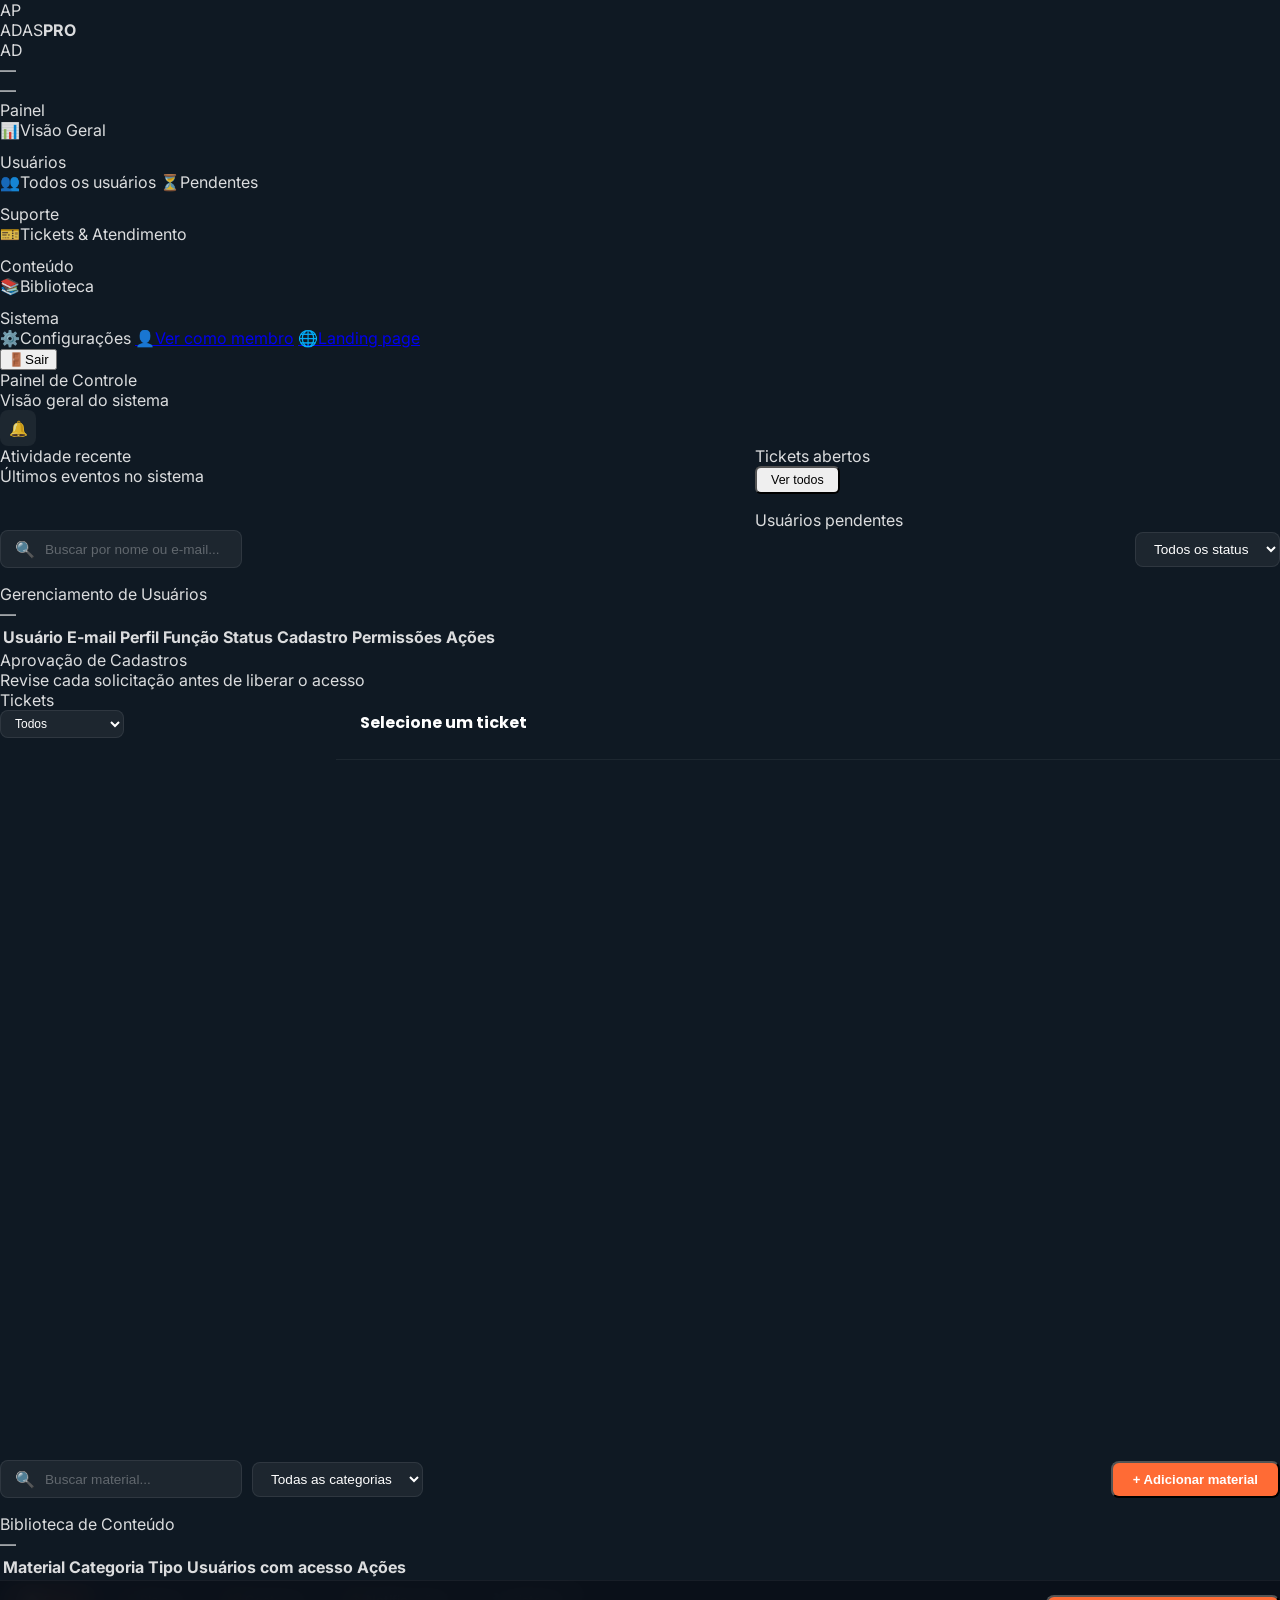
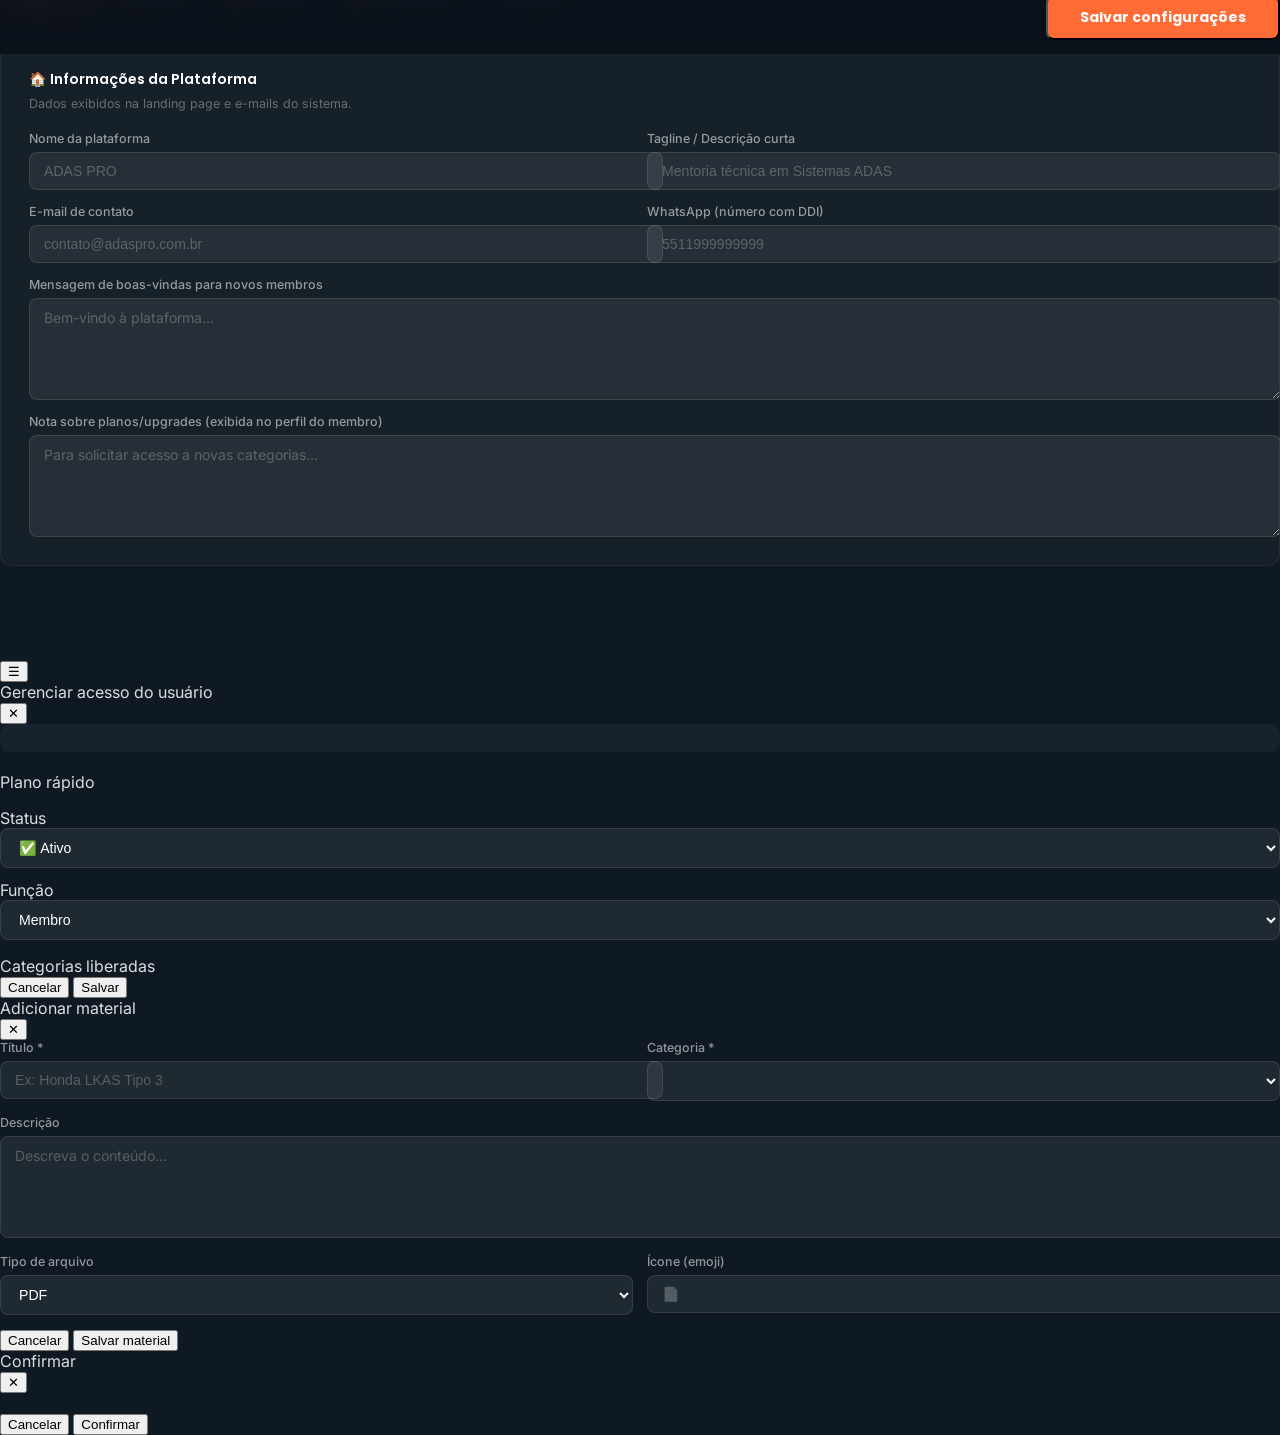
==== admin.html @ 715cf98f "Add files via upload" ====
<!DOCTYPE html>
<html lang="pt-BR">
<head>
  <meta charset="UTF-8"/>
  <meta name="viewport" content="width=device-width, initial-scale=1.0"/>
  <title>ADAS PRO — Painel de Controle</title>
  <link rel="preconnect" href="https://fonts.googleapis.com"/>
  <link href="https://fonts.googleapis.com/css2?family=Poppins:wght@400;500;600;700;800&family=Inter:wght@400;500;600&display=swap" rel="stylesheet"/>
  <link rel="stylesheet" href="css/style.css"/>
  <link rel="stylesheet" href="css/auth.css"/>
  <style>
    :root {
      --primary:#1B2B4D;--primary-dark:#0D1821;--accent:#FF6B35;--accent-hover:#e55824;
      --tech:#00B4D8;--success:#06A77D;--warning:#F4A261;--white:#FFFFFF;
      --font-h:'Poppins',sans-serif;--font-b:'Inter',sans-serif;
      --transition:all .3s ease;--radius:12px;--radius-lg:20px;
    }
    body{background:#0f1923;color:rgba(255,255,255,.85);font-family:var(--font-b);margin:0;}

    /* ─── Topbar melhorado ─── */
    .notif-btn{position:relative;width:36px;height:36px;border-radius:8px;background:rgba(255,255,255,.06);display:flex;align-items:center;justify-content:center;cursor:pointer;transition:var(--transition);font-size:.95rem;}
    .notif-btn:hover{background:rgba(255,255,255,.12);}
    .notif-dot{position:absolute;top:5px;right:5px;width:8px;height:8px;border-radius:50%;background:var(--accent);display:none;}
    .notif-dot.active{display:block;}

    /* ─── Tabs dentro de páginas ─── */
    .page-tabs{display:flex;gap:4px;background:rgba(255,255,255,.04);border-radius:50px;padding:4px;margin-bottom:24px;width:fit-content;}
    .page-tab{padding:8px 20px;border-radius:50px;font-size:.82rem;font-weight:600;color:rgba(255,255,255,.45);cursor:pointer;transition:var(--transition);}
    .page-tab.active{background:rgba(255,107,53,.15);color:var(--accent);}
    .page-tab-content{display:none;}
    .page-tab-content.active{display:block;}

    /* ─── Chat de ticket ─── */
    .ticket-chat{display:flex;flex-direction:column;gap:12px;padding:20px;max-height:380px;overflow-y:auto;}
    .chat-msg{max-width:75%;padding:10px 14px;border-radius:12px;font-size:.86rem;line-height:1.6;}
    .chat-msg.member{background:rgba(255,255,255,.07);border-bottom-left-radius:4px;align-self:flex-start;}
    .chat-msg.admin{background:rgba(255,107,53,.12);border:1px solid rgba(255,107,53,.2);border-bottom-right-radius:4px;align-self:flex-end;text-align:right;}
    .chat-meta{font-size:.7rem;color:rgba(255,255,255,.35);margin-top:4px;}
    .chat-input-area{display:flex;gap:10px;padding:16px 20px;border-top:1px solid rgba(255,255,255,.06);}
    .chat-input{flex:1;padding:10px 14px;background:rgba(255,255,255,.07);border:1px solid rgba(255,255,255,.12);border-radius:8px;color:#fff;font-size:.88rem;outline:none;transition:var(--transition);resize:none;max-height:100px;}
    .chat-input:focus{border-color:var(--accent);box-shadow:0 0 0 2px rgba(255,107,53,.12);}
    .chat-send{padding:10px 20px;background:var(--accent);color:#fff;border-radius:8px;font-weight:600;font-size:.85rem;cursor:pointer;transition:var(--transition);white-space:nowrap;}
    .chat-send:hover{background:var(--accent-hover);}

    /* ─── Ticket list ─── */
    .ticket-list-item{padding:16px 20px;border-bottom:1px solid rgba(255,255,255,.05);display:flex;align-items:center;gap:14px;cursor:pointer;transition:var(--transition);}
    .ticket-list-item:hover{background:rgba(255,255,255,.03);}
    .ticket-list-item.selected{background:rgba(255,107,53,.06);}
    .ticket-priority{width:8px;height:8px;border-radius:50%;flex-shrink:0;}
    .p-urgent{background:#ff3b3b;} .p-high{background:#ff6b35;} .p-medium{background:#f4a261;} .p-low{background:#06a77d;}
    .ticket-title{font-size:.88rem;font-weight:600;color:#fff;margin-bottom:3px;}
    .ticket-meta{font-size:.74rem;color:rgba(255,255,255,.35);}
    .ticket-unread{width:8px;height:8px;border-radius:50%;background:var(--accent);margin-left:auto;flex-shrink:0;}

    /* ─── Configurações ─── */
    .config-section{background:rgba(255,255,255,.03);border:1px solid rgba(255,255,255,.06);border-radius:var(--radius);padding:24px 28px;margin-bottom:20px;}
    .config-section-title{font-family:var(--font-h);font-size:.88rem;font-weight:600;color:#fff;margin-bottom:6px;display:flex;align-items:center;gap:8px;}
    .config-section-sub{font-size:.78rem;color:rgba(255,255,255,.35);margin-bottom:20px;}
    .config-row{display:grid;grid-template-columns:1fr 1fr;gap:14px;margin-bottom:14px;}
    .config-field label{display:block;font-size:.78rem;font-weight:500;color:rgba(255,255,255,.55);margin-bottom:6px;}
    .config-input{width:100%;padding:10px 14px;background:rgba(255,255,255,.07);border:1px solid rgba(255,255,255,.1);border-radius:8px;color:#fff;font-size:.88rem;outline:none;transition:var(--transition);}
    .config-input:focus{border-color:var(--accent);box-shadow:0 0 0 2px rgba(255,107,53,.12);}
    .config-input::placeholder{color:rgba(255,255,255,.25);}
    .config-textarea{resize:vertical;min-height:80px;font-family:var(--font-b);}
    .config-toggle{display:flex;align-items:center;justify-content:space-between;padding:10px 0;border-bottom:1px solid rgba(255,255,255,.04);}
    .config-toggle:last-child{border-bottom:none;}
    .config-toggle-label{font-size:.88rem;color:rgba(255,255,255,.7);}
    .config-toggle-sub{font-size:.75rem;color:rgba(255,255,255,.3);}
    .toggle-sw{position:relative;width:42px;height:22px;cursor:pointer;}
    .toggle-sw input{opacity:0;width:0;height:0;}
    .toggle-track{position:absolute;inset:0;background:rgba(255,255,255,.12);border-radius:50px;transition:var(--transition);}
    .toggle-track::after{content:'';position:absolute;width:16px;height:16px;border-radius:50%;background:#fff;top:3px;left:3px;transition:var(--transition);}
    .toggle-sw input:checked~.toggle-track{background:var(--accent);}
    .toggle-sw input:checked~.toggle-track::after{transform:translateX(20px);}

    .plan-config-card{background:rgba(255,255,255,.03);border:1px solid rgba(255,255,255,.07);border-radius:10px;padding:16px 20px;margin-bottom:12px;}
    .plan-config-header{display:flex;align-items:center;justify-content:space-between;margin-bottom:12px;}
    .plan-config-name{font-family:var(--font-h);font-weight:600;color:#fff;}
    .plan-config-cats{display:flex;flex-wrap:wrap;gap:6px;}
    .plan-cat-chip{display:flex;align-items:center;gap:6px;padding:4px 10px;border-radius:50px;font-size:.72rem;cursor:pointer;transition:var(--transition);border:1px solid rgba(255,255,255,.1);background:rgba(255,255,255,.04);color:rgba(255,255,255,.5);}
    .plan-cat-chip.active{background:rgba(0,180,216,.15);border-color:rgba(0,180,216,.35);color:var(--tech);}
    .plan-cat-chip:hover{border-color:rgba(255,255,255,.25);color:rgba(255,255,255,.8);}

    /* ─── Biblioteca CRUD ─── */
    .content-filters{display:flex;align-items:center;gap:10px;margin-bottom:16px;flex-wrap:wrap;}
    .content-search{display:flex;align-items:center;gap:8px;background:rgba(255,255,255,.06);border:1px solid rgba(255,255,255,.08);border-radius:8px;padding:8px 14px;}
    .content-search input{background:none;border:none;outline:none;color:#fff;font-size:.85rem;width:180px;}
    .content-search input::placeholder{color:rgba(255,255,255,.3);}
    .cat-filter-select{padding:8px 14px;background:rgba(255,255,255,.06);border:1px solid rgba(255,255,255,.08);border-radius:8px;color:#fff;font-size:.85rem;outline:none;}
    .cat-filter-select option{background:#0D1821;}

    /* ─── Gestores grid ─── */
    .gestores-grid{display:grid;grid-template-columns:repeat(3,1fr);gap:14px;}
    .gestor-card{background:rgba(255,255,255,.04);border:1px solid rgba(255,255,255,.07);border-radius:var(--radius);padding:16px;display:flex;align-items:center;gap:12px;}
    .gestor-card-avatar{width:44px;height:44px;border-radius:50%;background:linear-gradient(135deg,var(--primary),var(--tech));display:flex;align-items:center;justify-content:center;font-family:var(--font-h);font-weight:700;color:#fff;flex-shrink:0;}
    .gestor-info-name{font-size:.88rem;font-weight:600;color:#fff;}
    .gestor-info-role{font-size:.72rem;color:var(--tech);text-transform:uppercase;letter-spacing:.06em;}
    .gestor-info-email{font-size:.75rem;color:rgba(255,255,255,.35);}

    /* Sistema info */
    .sys-info-grid{display:grid;grid-template-columns:repeat(3,1fr);gap:14px;margin-bottom:20px;}
    .sys-info-card{background:rgba(255,255,255,.04);border:1px solid rgba(255,255,255,.07);border-radius:var(--radius);padding:16px;}
    .sys-info-label{font-size:.72rem;color:rgba(255,255,255,.35);text-transform:uppercase;letter-spacing:.07em;margin-bottom:4px;}
    .sys-info-value{font-family:var(--font-h);font-weight:700;color:#fff;}
    .danger-zone{background:rgba(220,53,69,.05);border:1px solid rgba(220,53,69,.2);border-radius:var(--radius);padding:20px;}
    .danger-title{font-family:var(--font-h);font-size:.9rem;font-weight:600;color:#ff6b7a;margin-bottom:6px;}
    .danger-sub{font-size:.8rem;color:rgba(255,255,255,.4);margin-bottom:16px;}
    .danger-btns{display:flex;gap:10px;flex-wrap:wrap;}
    .danger-btn{padding:9px 20px;border-radius:8px;font-size:.82rem;font-weight:600;cursor:pointer;transition:var(--transition);}
    .danger-btn-warn{background:rgba(244,162,97,.12);color:var(--warning);border:1px solid rgba(244,162,97,.25);}
    .danger-btn-warn:hover{background:rgba(244,162,97,.2);}
    .danger-btn-red{background:rgba(220,53,69,.12);color:#ff6b7a;border:1px solid rgba(220,53,69,.25);}
    .danger-btn-red:hover{background:rgba(220,53,69,.2);}

    /* Save button fixed */
    .save-bar{position:sticky;bottom:0;background:rgba(10,16,25,.9);backdrop-filter:blur(10px);border-top:1px solid rgba(255,255,255,.06);padding:14px 28px;display:flex;align-items:center;justify-content:flex-end;gap:10px;margin:0 -28px;z-index:10;}
    .save-btn{padding:10px 32px;background:var(--accent);color:#fff;border-radius:8px;font-family:var(--font-h);font-weight:700;font-size:.88rem;cursor:pointer;transition:var(--transition);}
    .save-btn:hover{background:var(--accent-hover);transform:translateY(-1px);}
    .save-msg{font-size:.82rem;color:var(--success);opacity:0;transition:opacity .3s;}
    .save-msg.show{opacity:1;}

    @media(max-width:768px){
      .config-row{grid-template-columns:1fr;}
      .gestores-grid{grid-template-columns:1fr;}
      .sys-info-grid{grid-template-columns:1fr 1fr;}
    }
  </style>
</head>
<body>
<div class="dashboard">

<!-- ─── SIDEBAR ─── -->
<aside class="sidebar" id="sidebar">
  <div class="sidebar-logo">
    <div class="logo-hex">AP</div>
    <span>ADAS<strong>PRO</strong></span>
  </div>
  <div class="sidebar-user">
    <div class="sidebar-avatar" id="sbAvatar">AD</div>
    <div>
      <div class="sidebar-user-name" id="sbName">—</div>
      <div class="sidebar-user-role" id="sbRole">—</div>
    </div>
  </div>
  <nav class="sidebar-nav">
    <div class="sidebar-nav-section">Painel</div>
    <a class="sidebar-nav-item active" onclick="showPage('dashboard',this)"><span class="nav-icon">📊</span>Visão Geral</a>

    <div class="sidebar-nav-section" style="margin-top:12px">Usuários</div>
    <a class="sidebar-nav-item" onclick="showPage('usuarios',this)"><span class="nav-icon">👥</span>Todos os usuários</a>
    <a class="sidebar-nav-item" onclick="showPage('pendentes',this)">
      <span class="nav-icon">⏳</span>Pendentes
      <span class="nav-badge" id="pendBadge" style="display:none">0</span>
    </a>

    <div class="sidebar-nav-section" style="margin-top:12px">Suporte</div>
    <a class="sidebar-nav-item" onclick="showPage('suporte',this)">
      <span class="nav-icon">🎫</span>Tickets & Atendimento
      <span class="nav-badge" id="ticketBadge" style="display:none">0</span>
    </a>

    <div class="sidebar-nav-section" style="margin-top:12px">Conteúdo</div>
    <a class="sidebar-nav-item" onclick="showPage('biblioteca',this)"><span class="nav-icon">📚</span>Biblioteca</a>

    <div class="sidebar-nav-section" style="margin-top:12px">Sistema</div>
    <a class="sidebar-nav-item" onclick="showPage('configuracoes',this)"><span class="nav-icon">⚙️</span>Configurações</a>
    <a class="sidebar-nav-item" href="membros.html"><span class="nav-icon">👤</span>Ver como membro</a>
    <a class="sidebar-nav-item" href="index.html"><span class="nav-icon">🌐</span>Landing page</a>
  </nav>
  <div class="sidebar-footer">
    <button class="sidebar-logout" onclick="AUTH.logout();location.href='login.html'"><span>🚪</span>Sair</button>
  </div>
</aside>

<!-- ─── MAIN ─── -->
<main class="main-content">

  <!-- Topbar -->
  <div class="topbar">
    <div>
      <div class="topbar-title" id="tbTitle">Painel de Controle</div>
      <div class="topbar-sub" id="tbSub">Visão geral do sistema</div>
    </div>
    <div class="topbar-right">
      <div class="notif-btn" onclick="toggleNotifPanel()" title="Notificações">
        🔔<span class="notif-dot" id="notifDot"></span>
      </div>
      <div style="font-size:.8rem;color:rgba(255,255,255,.3);padding:0 8px" id="tbClock"></div>
    </div>
  </div>

  <!-- Painel de Notificações -->
  <div id="notifPanel" style="display:none;position:absolute;top:64px;right:16px;width:320px;background:#0a1019;border:1px solid rgba(255,255,255,.1);border-radius:var(--radius);z-index:200;box-shadow:0 8px 40px rgba(0,0,0,.4)">
    <div style="padding:14px 18px;border-bottom:1px solid rgba(255,255,255,.06);display:flex;align-items:center;justify-content:space-between">
      <span style="font-family:var(--font-h);font-weight:600;color:#fff;font-size:.88rem">Notificações</span>
      <button onclick="AUTH.clearAllNotifs();renderNotifs();updateBadges()" style="font-size:.75rem;color:var(--accent);cursor:pointer">Limpar</button>
    </div>
    <div id="notifList" style="max-height:300px;overflow-y:auto"></div>
  </div>

  <!-- ─── DASHBOARD ─── -->
  <div class="page active" id="pageDashboard">
    <div class="stats-row" id="statsCards"></div>
    <div style="display:grid;grid-template-columns:1.4fr 1fr;gap:20px">
      <div class="table-card">
        <div class="table-card-header">
          <div><div class="table-card-title">Atividade recente</div><div class="table-card-sub">Últimos eventos no sistema</div></div>
        </div>
        <div id="activityFeed"></div>
      </div>
      <div>
        <div class="table-card" style="margin-bottom:16px">
          <div class="table-card-header"><div class="table-card-title">Tickets abertos</div><div><button class="action-btn action-btn-edit" onclick="showPage('suporte')" style="width:auto;padding:5px 14px;border-radius:6px;font-size:.78rem">Ver todos</button></div></div>
          <div id="dashTickets"></div>
        </div>
        <div class="table-card">
          <div class="table-card-header"><div class="table-card-title">Usuários pendentes</div></div>
          <div id="dashPending"></div>
        </div>
      </div>
    </div>
  </div>

  <!-- ─── USUÁRIOS ─── -->
  <div class="page" id="pageUsuarios">
    <div style="display:flex;align-items:center;justify-content:space-between;margin-bottom:16px">
      <div class="content-search"><span>🔍</span><input type="text" id="userSearch" placeholder="Buscar por nome ou e-mail..." oninput="filterUsers()"/></div>
      <select id="statusFilter" class="cat-filter-select" onchange="filterUsers()">
        <option value="">Todos os status</option>
        <option value="active">✅ Ativos</option>
        <option value="pending">⏳ Pendentes</option>
        <option value="blocked">🚫 Bloqueados</option>
      </select>
    </div>
    <div class="table-card">
      <div class="table-card-header">
        <div><div class="table-card-title">Gerenciamento de Usuários</div><div class="table-card-sub" id="userCountLbl">—</div></div>
      </div>
      <div style="overflow-x:auto"><table class="data-table"><thead><tr><th>Usuário</th><th>E-mail</th><th>Perfil</th><th>Função</th><th>Status</th><th>Cadastro</th><th>Permissões</th><th>Ações</th></tr></thead><tbody id="usersTbody"></tbody></table></div>
    </div>
  </div>

  <!-- ─── PENDENTES ─── -->
  <div class="page" id="pagePendentes">
    <div class="table-card">
      <div class="table-card-header"><div><div class="table-card-title">Aprovação de Cadastros</div><div class="table-card-sub">Revise cada solicitação antes de liberar o acesso</div></div></div>
      <div id="pendentesBody"></div>
    </div>
  </div>

  <!-- ─── SUPORTE ─── -->
  <div class="page" id="pageSuport">
    <div style="display:grid;grid-template-columns:320px 1fr;gap:16px;height:calc(100vh - 130px)">

      <!-- Lista de tickets -->
      <div class="table-card" style="overflow:hidden;display:flex;flex-direction:column">
        <div class="table-card-header" style="flex-shrink:0">
          <div><div class="table-card-title">Tickets</div></div>
          <select id="ticketFilter" class="cat-filter-select" onchange="renderTicketList()" style="font-size:.75rem;padding:5px 10px">
            <option value="all">Todos</option>
            <option value="open">Abertos</option>
            <option value="in-progress">Em andamento</option>
            <option value="resolved">Resolvidos</option>
          </select>
        </div>
        <div id="ticketListEl" style="overflow-y:auto;flex:1"></div>
      </div>

      <!-- Visualizador de ticket -->
      <div class="table-card" style="overflow:hidden;display:flex;flex-direction:column" id="ticketViewPanel">
        <div style="padding:20px 24px;border-bottom:1px solid rgba(255,255,255,.06);flex-shrink:0;display:flex;align-items:flex-start;justify-content:space-between">
          <div>
            <div id="tvTitle" style="font-family:var(--font-h);font-weight:700;color:#fff;font-size:1rem">Selecione um ticket</div>
            <div id="tvMeta" style="font-size:.78rem;color:rgba(255,255,255,.35);margin-top:4px"></div>
          </div>
          <div id="tvActions" style="display:flex;gap:8px"></div>
        </div>
        <div class="ticket-chat" id="tvMessages" style="flex:1"></div>
        <div class="chat-input-area" id="tvInputArea" style="display:none">
          <textarea class="chat-input" id="tvReply" placeholder="Escreva sua resposta..." rows="1"></textarea>
          <button class="chat-send" onclick="sendTicketReply()">Enviar →</button>
        </div>
      </div>
    </div>
  </div>

  <!-- ─── BIBLIOTECA ─── -->
  <div class="page" id="pageBiblioteca">
    <div class="content-filters">
      <div class="content-search"><span>🔍</span><input type="text" id="contentSearch" placeholder="Buscar material..." oninput="filterContent()"/></div>
      <select id="contentCatFilter" class="cat-filter-select" onchange="filterContent()">
        <option value="">Todas as categorias</option>
      </select>
      <button onclick="openAddContentModal()" style="padding:9px 20px;background:var(--accent);color:#fff;border-radius:8px;font-weight:600;font-size:.82rem;cursor:pointer;transition:var(--transition);margin-left:auto">+ Adicionar material</button>
    </div>
    <div class="table-card">
      <div class="table-card-header">
        <div><div class="table-card-title">Biblioteca de Conteúdo</div><div class="table-card-sub" id="contentCountLbl">—</div></div>
      </div>
      <div style="overflow-x:auto"><table class="data-table"><thead><tr><th>Material</th><th>Categoria</th><th>Tipo</th><th>Usuários com acesso</th><th>Ações</th></tr></thead><tbody id="contentTbody"></tbody></table></div>
    </div>
  </div>

  <!-- ─── CONFIGURAÇÕES ─── -->
  <div class="page" id="pageConfiguracoes">
    <div class="page-tabs">
      <div class="page-tab active" onclick="switchConfigTab('geral',this)">🏠 Geral</div>
      <div class="page-tab" onclick="switchConfigTab('planos',this)">💼 Planos</div>
      <div class="page-tab" onclick="switchConfigTab('gestores',this)">👑 Gestores</div>
      <div class="page-tab" onclick="switchConfigTab('notificacoes',this)">🔔 Notificações</div>
      <div class="page-tab" onclick="switchConfigTab('sistema',this)">🔧 Sistema</div>
    </div>

    <!-- Geral -->
    <div class="page-tab-content active" id="configGeral">
      <div class="config-section">
        <div class="config-section-title">🏠 Informações da Plataforma</div>
        <div class="config-section-sub">Dados exibidos na landing page e e-mails do sistema.</div>
        <div class="config-row">
          <div class="config-field"><label>Nome da plataforma</label><input class="config-input" id="cfgSiteName" placeholder="ADAS PRO"/></div>
          <div class="config-field"><label>Tagline / Descrição curta</label><input class="config-input" id="cfgTagline" placeholder="Mentoria técnica em Sistemas ADAS"/></div>
        </div>
        <div class="config-row">
          <div class="config-field"><label>E-mail de contato</label><input class="config-input" id="cfgEmail" type="email" placeholder="contato@adaspro.com.br"/></div>
          <div class="config-field"><label>WhatsApp (número com DDI)</label><input class="config-input" id="cfgWhatsapp" placeholder="5511999999999"/></div>
        </div>
        <div class="config-field" style="margin-top:4px">
          <label>Mensagem de boas-vindas para novos membros</label>
          <textarea class="config-input config-textarea" id="cfgWelcome" placeholder="Bem-vindo à plataforma..."></textarea>
        </div>
        <div class="config-field" style="margin-top:10px">
          <label>Nota sobre planos/upgrades (exibida no perfil do membro)</label>
          <textarea class="config-input config-textarea" id="cfgMemberNote" rows="2" placeholder="Para solicitar acesso a novas categorias..."></textarea>
        </div>
      </div>
    </div>

    <!-- Planos -->
    <div class="page-tab-content" id="configPlanos">
      <div class="config-section">
        <div class="config-section-title">💼 Configuração dos Planos</div>
        <div class="config-section-sub">Defina os nomes, preços e categorias padrão liberadas em cada plano.</div>
        <div id="plansConfig"></div>
      </div>
    </div>

    <!-- Gestores -->
    <div class="page-tab-content" id="configGestores">
      <div class="config-section">
        <div class="config-section-title">👑 Gestores e Especialistas</div>
        <div class="config-section-sub">Usuários com papel de Gestor ou Admin têm acesso total ao conteúdo e ao painel de controle.</div>
        <div class="gestores-grid" id="gestoresGrid"></div>
      </div>
      <div class="config-section">
        <div class="config-section-title">⬆️ Promover membro a Gestor</div>
        <div class="config-section-sub">Selecione um membro ativo para promover.</div>
        <div style="display:flex;gap:10px;align-items:center">
          <select class="config-input" id="promoteSelect" style="flex:1"></select>
          <button onclick="promoteToGestor()" style="padding:10px 24px;background:var(--accent);color:#fff;border-radius:8px;font-weight:600;cursor:pointer;white-space:nowrap">Promover →</button>
        </div>
      </div>
    </div>

    <!-- Notificações -->
    <div class="page-tab-content" id="configNotificacoes">
      <div class="config-section">
        <div class="config-section-title">🔔 Notificações do Sistema</div>
        <div class="config-section-sub">Controle quais alertas você quer receber no painel.</div>
        <div class="config-toggle">
          <div><div class="config-toggle-label">Novo cadastro de usuário</div><div class="config-toggle-sub">Alerta quando alguém se cadastra e aguarda aprovação</div></div>
          <label class="toggle-sw"><input type="checkbox" id="notifNewUser"/><span class="toggle-track"></span></label>
        </div>
        <div class="config-toggle">
          <div><div class="config-toggle-label">Novo ticket de suporte</div><div class="config-toggle-sub">Alerta quando um membro abre um ticket</div></div>
          <label class="toggle-sw"><input type="checkbox" id="notifNewTicket"/><span class="toggle-track"></span></label>
        </div>
        <div class="config-toggle">
          <div><div class="config-toggle-label">Ticket atualizado</div><div class="config-toggle-sub">Alerta quando um membro responde em um ticket</div></div>
          <label class="toggle-sw"><input type="checkbox" id="notifTicketReply" checked/><span class="toggle-track"></span></label>
        </div>
      </div>
    </div>

    <!-- Sistema -->
    <div class="page-tab-content" id="configSistema">
      <div class="config-section">
        <div class="config-section-title">📊 Estatísticas do Sistema</div>
        <div class="sys-info-grid" id="sysInfoGrid"></div>
      </div>
      <div class="config-section">
        <div class="config-section-title">💾 Backup e Exportação</div>
        <div class="config-section-sub">Exporte todos os dados do sistema em formato JSON.</div>
        <div style="display:flex;gap:10px;flex-wrap:wrap">
          <button onclick="AUTH.exportData()" style="padding:10px 24px;background:rgba(0,180,216,.12);color:var(--tech);border:1px solid rgba(0,180,216,.25);border-radius:8px;font-weight:600;font-size:.85rem;cursor:pointer">⬇️ Exportar backup JSON</button>
          <label style="padding:10px 24px;background:rgba(255,255,255,.07);color:rgba(255,255,255,.6);border:1px solid rgba(255,255,255,.12);border-radius:8px;font-weight:600;font-size:.85rem;cursor:pointer">
            ⬆️ Importar backup
            <input type="file" accept=".json" style="display:none" onchange="importBackup(this)"/>
          </label>
        </div>
      </div>
      <div class="danger-zone">
        <div class="danger-title">⚠️ Zona de perigo</div>
        <div class="danger-sub">Estas ações não podem ser desfeitas. Use com cuidado.</div>
        <div class="danger-btns">
          <button class="danger-btn danger-btn-warn" onclick="confirmAction('Restaurar conteúdo padrão?','O conteúdo da biblioteca será restaurado para os 22 materiais originais. Conteúdos personalizados serão perdidos.',()=>{ AUTH.resetToDefaults(); showToast('Conteúdo restaurado!'); refresh(); })">🔄 Restaurar conteúdo padrão</button>
          <button class="danger-btn danger-btn-red" onclick="confirmAction('Excluir todos os tickets?','Todos os tickets e histórico de suporte serão apagados permanentemente.',()=>{ localStorage.removeItem('adaspro_tickets'); showToast('Tickets apagados.'); refresh(); })">🗑 Limpar todos os tickets</button>
        </div>
      </div>
    </div>

    <!-- Save bar -->
    <div class="save-bar">
      <span class="save-msg" id="saveMsg">✅ Configurações salvas!</span>
      <button class="save-btn" onclick="saveConfigurations()">Salvar configurações</button>
    </div>
  </div>

</main>
</div>

<!-- Botão mobile -->
<button class="sidebar-toggle-mobile" onclick="document.getElementById('sidebar').classList.toggle('open')">☰</button>

<!-- ─── Modal de permissões ─── -->
<div class="modal-overlay" id="permModal">
  <div class="modal">
    <div class="modal-header">
      <div class="modal-title">Gerenciar acesso do usuário</div>
      <button class="modal-close" onclick="closeModal('permModal')">✕</button>
    </div>
    <div id="permUserInfo" style="display:flex;align-items:center;gap:12px;padding:14px;background:rgba(255,255,255,.04);border-radius:10px;margin-bottom:20px"></div>
    <div class="modal-section-title">Plano rápido</div>
    <div style="display:flex;gap:8px;margin-bottom:16px;flex-wrap:wrap" id="planQuickBtns"></div>
    <div class="modal-section-title">Status</div>
    <select id="pStatus" class="config-input" style="margin-bottom:12px">
      <option value="active">✅ Ativo</option><option value="pending">⏳ Pendente</option><option value="blocked">🚫 Bloqueado</option>
    </select>
    <div class="modal-section-title">Função</div>
    <select id="pRole" class="config-input" style="margin-bottom:16px">
      <option value="membro">Membro</option><option value="gestor">Gestor</option><option value="admin">Administrador</option>
    </select>
    <div class="modal-section-title">Categorias liberadas</div>
    <div class="permissions-grid" id="pPerms"></div>
    <div class="modal-footer">
      <button class="modal-btn modal-btn-secondary" onclick="closeModal('permModal')">Cancelar</button>
      <button class="modal-btn modal-btn-primary" onclick="saveUserPerms()">Salvar</button>
    </div>
  </div>
</div>

<!-- ─── Modal adicionar/editar conteúdo ─── -->
<div class="modal-overlay" id="contentModal">
  <div class="modal">
    <div class="modal-header">
      <div class="modal-title" id="contentModalTitle">Adicionar material</div>
      <button class="modal-close" onclick="closeModal('contentModal')">✕</button>
    </div>
    <div class="config-row">
      <div class="config-field"><label>Título *</label><input class="config-input" id="cTitle" placeholder="Ex: Honda LKAS Tipo 3"/></div>
      <div class="config-field">
        <label>Categoria *</label>
        <select class="config-input" id="cCat"></select>
      </div>
    </div>
    <div class="config-field" style="margin-bottom:12px"><label>Descrição</label><textarea class="config-input config-textarea" id="cDesc" placeholder="Descreva o conteúdo..."></textarea></div>
    <div class="config-row">
      <div class="config-field"><label>Tipo de arquivo</label>
        <select class="config-input" id="cType">
          <option value="pdf">PDF</option><option value="video">Vídeo</option><option value="image">Imagem</option><option value="doc">Documento</option>
        </select>
      </div>
      <div class="config-field"><label>Ícone (emoji)</label><input class="config-input" id="cIcon" placeholder="📄" maxlength="4"/></div>
    </div>
    <div class="modal-footer">
      <button class="modal-btn modal-btn-secondary" onclick="closeModal('contentModal')">Cancelar</button>
      <button class="modal-btn modal-btn-primary" onclick="saveContent()">Salvar material</button>
    </div>
  </div>
</div>

<!-- ─── Modal confirmação ─── -->
<div class="modal-overlay" id="confirmModal">
  <div class="modal" style="max-width:400px">
    <div class="modal-header"><div class="modal-title" id="confTitle">Confirmar</div><button class="modal-close" onclick="closeModal('confirmModal')">✕</button></div>
    <p id="confText" style="color:rgba(255,255,255,.6);font-size:.88rem;line-height:1.7;margin-bottom:20px"></p>
    <div class="modal-footer">
      <button class="modal-btn modal-btn-secondary" onclick="closeModal('confirmModal')">Cancelar</button>
      <button class="modal-btn modal-btn-primary" id="confBtn">Confirmar</button>
    </div>
  </div>
</div>

<!-- ─── Toast ─── -->
<div id="toast" style="position:fixed;bottom:28px;left:50%;transform:translateX(-50%) translateY(80px);background:#0a1019;border:1px solid rgba(255,255,255,.1);border-radius:50px;padding:10px 24px;font-size:.85rem;color:#fff;transition:transform .3s ease;z-index:9999;opacity:0"></div>

<script src="js/auth.js"></script>
<script>
/* ─── Auth ─── */
const session = AUTH.requireAuth('gestor');
if (!session) throw new Error('Acesso negado');

const initials = session.name.split(' ').map(n=>n[0]).slice(0,2).join('').toUpperCase();
document.getElementById('sbAvatar').textContent = initials;
document.getElementById('sbName').textContent   = session.name;
document.getElementById('sbRole').textContent   = { admin:'Administrador', gestor:'Gestor' }[session.role] || session.role;

/* ─── Clock ─── */
function tick() {
  const now = new Date();
  document.getElementById('tbClock').textContent =
    now.toLocaleTimeString('pt-BR', { hour:'2-digit', minute:'2-digit', second:'2-digit' });
}
tick(); setInterval(tick, 1000);

/* ─── Utilitários ─── */
let currentPage = 'dashboard';
let editingUserId = null, editingContentId = null;

const CATS = AUTH.CATEGORIES;

function fmtDate(ts) {
  if (!ts) return '—';
  return new Date(ts).toLocaleDateString('pt-BR', { day:'2-digit', month:'2-digit', year:'2-digit' });
}
function fmtDateTime(ts) {
  if (!ts) return '—';
  return new Date(ts).toLocaleString('pt-BR', { day:'2-digit', month:'2-digit', hour:'2-digit', minute:'2-digit' });
}
function statusBadge(s) {
  const m = { active:['status-active','✅ Ativo'], pending:['status-pending','⏳ Pendente'], blocked:['status-blocked','🚫 Bloqueado'] };
  const [cls,lbl] = m[s] || ['',s];
  return `<span class="status-badge ${cls}">${lbl}</span>`;
}
function ticketStatusBadge(s) {
  const m = { open:['status-pending','Aberto'], 'in-progress':['status-active','Em andamento'], resolved:['status-locked','Resolvido'], closed:['status-locked','Fechado'] };
  const [cls,lbl] = m[s] || ['',s];
  return `<span class="status-badge ${cls}">${lbl}</span>`;
}
function prioLabel(p) {
  return { urgent:'🔴 Urgente', high:'🟠 Alta', medium:'🟡 Média', low:'🟢 Baixa' }[p] || p;
}
function catName(id) { return CATS.find(c=>c.id===id)?.label || id; }
function showToast(msg, dur=3000) {
  const t = document.getElementById('toast');
  t.textContent = msg; t.style.opacity='1'; t.style.transform='translateX(-50%) translateY(0)';
  setTimeout(() => { t.style.opacity='0'; t.style.transform='translateX(-50%) translateY(80px)'; }, dur);
}
function closeModal(id) { document.getElementById(id).classList.remove('open'); }
function openModal(id)  { document.getElementById(id).classList.add('open'); }
['permModal','contentModal','confirmModal'].forEach(id => {
  document.getElementById(id).addEventListener('click', e => { if(e.target===e.currentTarget) closeModal(id); });
});

/* ─── Badges ─── */
function updateBadges() {
  const pend = AUTH.getPendingCount();
  const open = AUTH.getOpenTicketsCount();
  const unrd = AUTH.getUnreadCount();

  const pb = document.getElementById('pendBadge');
  pb.textContent = pend; pb.style.display = pend > 0 ? 'inline-block' : 'none';

  const tb = document.getElementById('ticketBadge');
  tb.textContent = open; tb.style.display = open > 0 ? 'inline-block' : 'none';

  document.getElementById('notifDot').classList.toggle('active', unrd > 0);
}

/* ─── Notificações ─── */
function toggleNotifPanel() {
  const p = document.getElementById('notifPanel');
  p.style.display = p.style.display === 'none' ? 'block' : 'none';
  renderNotifs();
}
function renderNotifs() {
  const notifs = AUTH.getNotifications();
  const el     = document.getElementById('notifList');
  if (!notifs.length) {
    el.innerHTML = '<div style="padding:20px;text-align:center;font-size:.82rem;color:rgba(255,255,255,.3)">Sem notificações</div>';
    return;
  }
  el.innerHTML = notifs.slice(0,10).map(n => `
    <div onclick="AUTH.markNotifRead('${n.id}');renderNotifs();updateBadges()" style="padding:12px 18px;border-bottom:1px solid rgba(255,255,255,.04);cursor:pointer;background:${n.read?'transparent':'rgba(255,107,53,.04)'}">
      <div style="font-size:.82rem;color:${n.read?'rgba(255,255,255,.45)':'#fff'};margin-bottom:2px">${n.message}</div>
      <div style="font-size:.7rem;color:rgba(255,255,255,.25)">${fmtDateTime(n.createdAt)}</div>
    </div>`).join('');
}
document.addEventListener('click', e => {
  if (!e.target.closest('#notifPanel') && !e.target.closest('.notif-btn')) {
    document.getElementById('notifPanel').style.display = 'none';
  }
});

/* ─── Dashboard ─── */
function loadDashboard() {
  const s = AUTH.getStats();
  document.getElementById('statsCards').innerHTML = `
    <div class="stat-card"><div class="stat-card-icon">👥</div><div class="stat-card-value">${s.totalUsers}</div><div class="stat-card-label">Total de usuários</div></div>
    <div class="stat-card"><div class="stat-card-icon">✅</div><div class="stat-card-value" style="color:var(--success)">${s.activeUsers}</div><div class="stat-card-label">Usuários ativos</div></div>
    <div class="stat-card"><div class="stat-card-icon">🎫</div><div class="stat-card-value" style="color:var(--accent)">${s.openTickets}</div><div class="stat-card-label">Tickets abertos</div></div>
    <div class="stat-card"><div class="stat-card-icon">📚</div><div class="stat-card-value">${s.totalContent}</div><div class="stat-card-label">Materiais na biblioteca</div></div>`;

  // Activity feed (tickets + usuários recentes)
  const users   = AUTH.getAllUsers().sort((a,b)=>b.createdAt-a.createdAt).slice(0,4);
  const tickets = AUTH.getAllTickets().slice(0,3);
  const events  = [
    ...users.map(u => ({ ts:u.createdAt, icon:'👤', text:`Novo cadastro: <strong style="color:#fff">${u.name}</strong>`, sub:u.email })),
    ...tickets.map(t => ({ ts:t.createdAt, icon:'🎫', text:`Ticket aberto: <strong style="color:#fff">${t.title}</strong>`, sub:`por ${t.userName}` })),
  ].sort((a,b)=>b.ts-a.ts).slice(0,7);

  document.getElementById('activityFeed').innerHTML = events.length ?
    events.map(e=>`<div style="padding:12px 20px;border-bottom:1px solid rgba(255,255,255,.04);display:flex;align-items:center;gap:12px">
      <span style="font-size:1.1rem">${e.icon}</span>
      <div><div style="font-size:.85rem;color:rgba(255,255,255,.7)">${e.text}</div><div style="font-size:.75rem;color:rgba(255,255,255,.3)">${e.sub} · ${fmtDateTime(e.ts)}</div></div>
    </div>`).join('') :
    '<div style="padding:24px;text-align:center;font-size:.82rem;color:rgba(255,255,255,.3)">Sem atividade recente.</div>';

  // Tickets no dash
  const openTkts = AUTH.getAllTickets().filter(t=>t.status==='open'||t.status==='in-progress').slice(0,4);
  document.getElementById('dashTickets').innerHTML = openTkts.length ?
    openTkts.map(t=>`<div class="ticket-list-item" onclick="showPage('suporte');selectTicket('${t.id}')">
      <div class="ticket-priority p-${t.priority}"></div>
      <div style="flex:1;min-width:0"><div class="ticket-title" style="white-space:nowrap;overflow:hidden;text-overflow:ellipsis">${t.title}</div><div class="ticket-meta">${t.userName} · ${fmtDate(t.updatedAt)}</div></div>
      ${ticketStatusBadge(t.status)}
    </div>`).join('') :
    '<div style="padding:24px;text-align:center;font-size:.82rem;color:rgba(255,255,255,.3)">Nenhum ticket aberto. ✅</div>';

  // Pendentes dash
  const pend = AUTH.getAllUsers().filter(u=>u.status==='pending').slice(0,3);
  document.getElementById('dashPending').innerHTML = pend.length ?
    pend.map(u=>`<div style="padding:12px 20px;border-bottom:1px solid rgba(255,255,255,.04);display:flex;align-items:center;justify-content:space-between">
      <div><div style="font-size:.86rem;color:#fff;font-weight:500">${u.name}</div><div style="font-size:.75rem;color:rgba(255,255,255,.35)">${u.email}</div></div>
      <div style="display:flex;gap:6px">
        <button class="action-btn action-btn-approve" onclick="AUTH.approveUser('${u.id}',session.userId);refresh()" title="Aprovar">✓</button>
        <button class="action-btn action-btn-edit" onclick="openPermModal('${u.id}')" title="Configurar">⚙</button>
      </div>
    </div>`).join('') :
    '<div style="padding:24px;text-align:center;font-size:.82rem;color:rgba(255,255,255,.3)">Nenhum cadastro pendente. ✅</div>';
}

/* ─── Usuários ─── */
function loadUsuarios() {
  const all = AUTH.getAllUsers();
  document.getElementById('userCountLbl').textContent = `${all.length} usuário(s)`;
  filterUsers();
}
function filterUsers() {
  const q      = (document.getElementById('userSearch')?.value || '').toLowerCase();
  const status = document.getElementById('statusFilter')?.value || '';
  const users  = AUTH.getAllUsers().filter(u => {
    const matchQ = !q || u.name.toLowerCase().includes(q) || u.email.toLowerCase().includes(q);
    const matchS = !status || u.status === status;
    return matchQ && matchS;
  });
  document.getElementById('usersTbody').innerHTML = users.length ? users.map(u => {
    const init = u.name.split(' ').map(n=>n[0]).slice(0,2).join('').toUpperCase();
    const perms = u.permissions?.length ? `<span style="font-size:.72rem;color:rgba(255,255,255,.45)">${u.permissions.length}/${CATS.length} cats</span>` : `<span style="font-size:.72rem;color:rgba(255,255,255,.25)">sem acesso</span>`;
    return `<tr>
      <td><div style="display:flex;align-items:center;gap:10px">
        <div style="width:32px;height:32px;border-radius:50%;background:linear-gradient(135deg,var(--primary),var(--tech));display:flex;align-items:center;justify-content:center;font-size:.72rem;font-weight:700;color:#fff;flex-shrink:0">${init}</div>
        <span style="color:#fff;font-weight:500">${u.name}</span></div></td>
      <td style="font-size:.82rem">${u.email}</td>
      <td style="font-size:.8rem">${u.level||'—'}</td>
      <td style="font-size:.82rem">${{admin:'🔴 Admin',gestor:'🟡 Gestor',membro:'🔵 Membro'}[u.role]||u.role}</td>
      <td>${statusBadge(u.status)}</td>
      <td style="font-size:.78rem;color:rgba(255,255,255,.4)">${fmtDate(u.createdAt)}</td>
      <td>${perms}</td>
      <td><div class="action-btns">
        <button class="action-btn action-btn-edit" title="Gerenciar" onclick="openPermModal('${u.id}')">⚙</button>
        ${u.status==='active'?`<button class="action-btn action-btn-block" title="Bloquear" onclick="confirmAction('Bloquear?','${u.name} perderá acesso.',()=>{AUTH.blockUser('${u.id}');refresh();})">🚫</button>`:
        `<button class="action-btn action-btn-approve" title="Ativar" onclick="AUTH.unblockUser('${u.id}');refresh()">✓</button>`}
        ${u.role!=='admin'?`<button class="action-btn action-btn-delete" title="Excluir" onclick="confirmAction('Excluir usuário?','Ação permanente.',()=>{AUTH.deleteUser('${u.id}');refresh();})">🗑</button>`:''}
      </div></td></tr>`;
  }).join('') : '<tr><td colspan="8" style="text-align:center;padding:32px;color:rgba(255,255,255,.3)">Nenhum usuário encontrado.</td></tr>';
}

/* ─── Pendentes ─── */
function loadPendentes() {
  const pend = AUTH.getAllUsers().filter(u=>u.status==='pending');
  const el   = document.getElementById('pendentesBody');
  el.innerHTML = pend.length ?
    `<table class="data-table"><thead><tr><th>Usuário</th><th>E-mail</th><th>Perfil</th><th>Data</th><th>Ações</th></tr></thead><tbody>
      ${pend.map(u=>`<tr>
        <td><strong style="color:#fff">${u.name}</strong></td>
        <td style="font-size:.82rem">${u.email}</td>
        <td style="font-size:.82rem">${u.level||'—'}</td>
        <td style="font-size:.78rem;color:rgba(255,255,255,.4)">${fmtDate(u.createdAt)}</td>
        <td><div class="action-btns">
          <button class="action-btn action-btn-approve" onclick="AUTH.approveUser('${u.id}',session.userId);refresh()" title="Aprovar">✓ Aprovar</button>
          <button class="action-btn action-btn-edit" onclick="openPermModal('${u.id}')" title="Configurar e aprovar">⚙ Configurar</button>
          <button class="action-btn action-btn-block" onclick="AUTH.blockUser('${u.id}');refresh()" title="Recusar">✕ Recusar</button>
        </div></td></tr>`).join('')}
    </tbody></table>` :
    '<div style="padding:40px;text-align:center;font-size:.9rem;color:rgba(255,255,255,.3)">🎉 Nenhum cadastro pendente!</div>';
}

/* ─── Suporte (Tickets) ─── */
let selectedTicketId = null;

function loadSuporte() { renderTicketList(); }

function renderTicketList() {
  const filter  = document.getElementById('ticketFilter')?.value || 'all';
  const tickets = AUTH.getAllTickets().filter(t => filter==='all' || t.status===filter);
  const el      = document.getElementById('ticketListEl');

  el.innerHTML = tickets.length ? tickets.map(t => `
    <div class="ticket-list-item ${selectedTicketId===t.id?'selected':''}" onclick="selectTicket('${t.id}')">
      <div class="ticket-priority p-${t.priority}"></div>
      <div style="flex:1;min-width:0">
        <div class="ticket-title">${t.title}</div>
        <div class="ticket-meta">${t.userName} · ${fmtDate(t.updatedAt)} · ${prioLabel(t.priority)}</div>
      </div>
      <div style="display:flex;flex-direction:column;align-items:flex-end;gap:4px">
        ${ticketStatusBadge(t.status)}
        <span style="font-size:.7rem;color:rgba(255,255,255,.25)">${t.messages.length} msg</span>
      </div>
    </div>`).join('') :
    '<div style="padding:32px;text-align:center;font-size:.82rem;color:rgba(255,255,255,.35)">Nenhum ticket encontrado.</div>';
}

function selectTicket(id) {
  selectedTicketId = id;
  const ticket = AUTH.getTicketById(id);
  if (!ticket) return;
  renderTicketList();

  document.getElementById('tvTitle').textContent = ticket.title;
  document.getElementById('tvMeta').innerHTML =
    `${ticketStatusBadge(ticket.status)} &nbsp;|&nbsp; ${prioLabel(ticket.priority)} &nbsp;|&nbsp; Aberto por <strong style="color:rgba(255,255,255,.6)">${ticket.userName}</strong> em ${fmtDateTime(ticket.createdAt)}`;

  // Ações
  const catMap = {'duvida-tecnica':'Dúvida técnica','solicitacao-material':'Solicitar material','upgrade-plano':'Upgrade de plano','outro':'Outro'};
  document.getElementById('tvActions').innerHTML = `
    <select onchange="AUTH.updateTicketStatus('${id}',this.value);selectTicket('${id}');renderTicketList();showToast('Status atualizado!')" style="padding:6px 12px;background:rgba(255,255,255,.07);border:1px solid rgba(255,255,255,.12);border-radius:8px;color:#fff;font-size:.78rem;outline:none">
      <option value="open" ${ticket.status==='open'?'selected':''}>Aberto</option>
      <option value="in-progress" ${ticket.status==='in-progress'?'selected':''}>Em andamento</option>
      <option value="resolved" ${ticket.status==='resolved'?'selected':''}>Resolvido</option>
      <option value="closed" ${ticket.status==='closed'?'selected':''}>Fechado</option>
    </select>
    <button class="action-btn action-btn-delete" onclick="confirmAction('Excluir ticket?','Esta ação não pode ser desfeita.',()=>{AUTH.deleteTicket('${id}');selectedTicketId=null;refresh();showToast('Ticket excluído.')})" title="Excluir">🗑</button>`;

  // Mensagens
  const chat = document.getElementById('tvMessages');
  chat.innerHTML = ticket.messages.map(m => `
    <div class="chat-msg ${m.role==='member'?'member':'admin'}">
      <div style="font-weight:600;font-size:.78rem;margin-bottom:4px;color:${m.role==='member'?'var(--tech)':'var(--accent)'}">${m.authorName}</div>
      <div>${m.message}</div>
      <div class="chat-meta">${fmtDateTime(m.createdAt)}</div>
    </div>`).join('');
  chat.scrollTop = chat.scrollHeight;

  // Input de resposta
  const inputArea = document.getElementById('tvInputArea');
  inputArea.style.display = (ticket.status==='closed') ? 'none' : 'flex';
  document.getElementById('tvReply').value = '';
}

function sendTicketReply() {
  if (!selectedTicketId) return;
  const msg = document.getElementById('tvReply').value.trim();
  if (!msg) return;
  AUTH.replyTicket(selectedTicketId, session.userId, msg);
  selectTicket(selectedTicketId);
  renderTicketList();
  showToast('Resposta enviada!');
}

/* ─── Biblioteca ─── */
function loadBiblioteca() {
  // Preenche filtro de categorias
  const sel = document.getElementById('contentCatFilter');
  if (!sel.options.length || sel.options.length < 2) {
    CATS.forEach(c => {
      const opt = new Option(`${c.icon} ${c.label}`, c.id);
      sel.add(opt);
    });
  }
  filterContent();
}
function filterContent() {
  const q      = (document.getElementById('contentSearch')?.value||'').toLowerCase();
  const catF   = document.getElementById('contentCatFilter')?.value||'';
  const users  = AUTH.getAllUsers().filter(u=>u.status==='active');
  const items  = AUTH.getContent().filter(c =>
    (!q   || c.title.toLowerCase().includes(q) || c.desc?.toLowerCase().includes(q)) &&
    (!catF || c.cat === catF));

  document.getElementById('contentCountLbl').textContent = `${items.length} materiais`;
  document.getElementById('contentTbody').innerHTML = items.map(c => {
    const cat = CATS.find(x=>x.id===c.cat) || { label:c.cat, icon:'📄' };
    const cnt = users.filter(u=>u.permissions.includes(c.cat)||u.role==='admin'||u.role==='gestor').length;
    return `<tr>
      <td><div style="display:flex;align-items:center;gap:10px"><span>${c.icon||'📄'}</span><span style="color:#fff;font-weight:500">${c.title}</span></div></td>
      <td><span class="status-badge" style="background:rgba(0,180,216,.1);color:var(--tech)">${cat.icon} ${cat.label}</span></td>
      <td style="font-size:.78rem;color:rgba(255,255,255,.45)">${(c.type||'PDF').toUpperCase()}</td>
      <td><span style="color:var(--success);font-weight:600">${cnt}</span><span style="font-size:.75rem;color:rgba(255,255,255,.35)"> usuário(s)</span></td>
      <td><div class="action-btns">
        <button class="action-btn action-btn-edit" onclick="openEditContentModal('${c.id}')" title="Editar">✏️</button>
        <button class="action-btn action-btn-delete" onclick="confirmAction('Excluir material?','${c.title} será removido.',()=>{AUTH.deleteContent('${c.id}');refresh();showToast('Material excluído.')})" title="Excluir">🗑</button>
      </div></td></tr>`;
  }).join('');
}

/* ─── Modals de conteúdo ─── */
function populateCatSelect(selId) {
  const sel = document.getElementById(selId);
  sel.innerHTML = CATS.map(c => `<option value="${c.id}">${c.icon} ${c.label}</option>`).join('');
}
function openAddContentModal() {
  editingContentId = null;
  document.getElementById('contentModalTitle').textContent = 'Adicionar material';
  ['cTitle','cDesc','cIcon'].forEach(id => document.getElementById(id).value = '');
  document.getElementById('cIcon').value = '📄';
  populateCatSelect('cCat');
  openModal('contentModal');
}
function openEditContentModal(id) {
  const item = AUTH.getContent().find(c=>c.id===id);
  if (!item) return;
  editingContentId = id;
  document.getElementById('contentModalTitle').textContent = 'Editar material';
  populateCatSelect('cCat');
  document.getElementById('cTitle').value = item.title || '';
  document.getElementById('cCat').value   = item.cat || '';
  document.getElementById('cDesc').value  = item.desc || '';
  document.getElementById('cType').value  = item.type || 'pdf';
  document.getElementById('cIcon').value  = item.icon || '📄';
  openModal('contentModal');
}
function saveContent() {
  const item = {
    title: document.getElementById('cTitle').value.trim(),
    cat:   document.getElementById('cCat').value,
    desc:  document.getElementById('cDesc').value.trim(),
    type:  document.getElementById('cType').value,
    icon:  document.getElementById('cIcon').value.trim() || '📄',
  };
  if (!item.title || !item.cat) { showToast('⚠️ Preencha título e categoria.'); return; }
  if (editingContentId) {
    AUTH.editContent(editingContentId, item);
    showToast('✅ Material atualizado!');
  } else {
    AUTH.addContent(item);
    showToast('✅ Material adicionado!');
  }
  closeModal('contentModal');
  refresh();
}

/* ─── Configurações ─── */
function loadConfiguracoes() {
  const s = AUTH.getSettings();
  document.getElementById('cfgSiteName').value    = s.general.siteName   || '';
  document.getElementById('cfgTagline').value     = s.general.tagline    || '';
  document.getElementById('cfgEmail').value       = s.general.contactEmail || '';
  document.getElementById('cfgWhatsapp').value    = s.general.whatsapp   || '';
  document.getElementById('cfgWelcome').value     = s.general.welcomeMessage || '';
  document.getElementById('cfgMemberNote').value  = s.general.membershipNote || '';
  document.getElementById('notifNewUser').checked   = s.notifications?.newUserAlert;
  document.getElementById('notifNewTicket').checked = s.notifications?.newTicketAlert;

  // Planos
  const plansEl = document.getElementById('plansConfig');
  plansEl.innerHTML = s.plans.map(p => `
    <div class="plan-config-card">
      <div class="plan-config-header">
        <div>
          <input class="config-input" style="width:180px;display:inline-block;margin-right:12px" id="planName_${p.id}" value="${p.name}" placeholder="Nome do plano"/>
          <input class="config-input" style="width:120px;display:inline-block" id="planPrice_${p.id}" value="${p.price||'Consulte'}" placeholder="Preço"/>
          <input class="config-input" style="width:120px;display:inline-block;margin-left:8px" id="planPeriod_${p.id}" value="${p.period||'por mês'}" placeholder="Período"/>
        </div>
      </div>
      <div style="font-size:.75rem;color:rgba(255,255,255,.35);margin-bottom:8px">Categorias padrão incluídas neste plano:</div>
      <div class="plan-config-cats" id="planCats_${p.id}">
        ${CATS.map(c => `<div class="plan-cat-chip ${p.defaultCategories.includes(c.id)?'active':''}" onclick="togglePlanCat(this,'${p.id}','${c.id}')">${c.icon} ${c.label}</div>`).join('')}
      </div>
    </div>`).join('');

  // Gestores
  loadGestores();

  // Sistema info
  const st = AUTH.getStats();
  document.getElementById('sysInfoGrid').innerHTML = `
    <div class="sys-info-card"><div class="sys-info-label">Versão</div><div class="sys-info-value">1.2.0</div></div>
    <div class="sys-info-card"><div class="sys-info-label">Usuários</div><div class="sys-info-value">${st.totalUsers}</div></div>
    <div class="sys-info-card"><div class="sys-info-label">Materiais</div><div class="sys-info-value">${st.totalContent}</div></div>
    <div class="sys-info-card"><div class="sys-info-label">Tickets totais</div><div class="sys-info-value">${st.totalTickets}</div></div>
    <div class="sys-info-card"><div class="sys-info-label">Categorias</div><div class="sys-info-value">${st.totalCategories}</div></div>
    <div class="sys-info-card"><div class="sys-info-label">Armazenamento</div><div class="sys-info-value">${(JSON.stringify(localStorage).length/1024).toFixed(1)} KB</div></div>`;
}

function togglePlanCat(el, planId, catId) {
  el.classList.toggle('active');
}

function loadGestores() {
  const gestores = AUTH.getAllUsers().filter(u=>u.role==='admin'||u.role==='gestor');
  document.getElementById('gestoresGrid').innerHTML = gestores.map(u => {
    const init = u.name.split(' ').map(n=>n[0]).slice(0,2).join('').toUpperCase();
    return `<div class="gestor-card">
      <div class="gestor-card-avatar">${init}</div>
      <div><div class="gestor-info-name">${u.name}</div><div class="gestor-info-role">${u.role}</div><div class="gestor-info-email">${u.email}</div></div>
      ${u.role!=='admin'?`<button class="action-btn action-btn-block" onclick="confirmAction('Remover gestor?','${u.name} voltará a ser membro.',()=>{AUTH.updateUserRole('${u.id}','membro');refresh();showToast('Permissão removida.')})" style="margin-left:auto" title="Remover">↓</button>`:''}
    </div>`;
  }).join('');

  // Select de promoção
  const membros = AUTH.getAllUsers().filter(u=>u.role==='membro'&&u.status==='active');
  document.getElementById('promoteSelect').innerHTML =
    `<option value="">Selecione um membro ativo</option>` +
    membros.map(u=>`<option value="${u.id}">${u.name} (${u.email})</option>`).join('');
}

function promoteToGestor() {
  const id = document.getElementById('promoteSelect').value;
  if (!id) { showToast('⚠️ Selecione um membro.'); return; }
  AUTH.updateUserRole(id, 'gestor');
  showToast('✅ Membro promovido a Gestor!');
  loadGestores();
}

function saveConfigurations() {
  const s = AUTH.getSettings();

  s.general.siteName        = document.getElementById('cfgSiteName').value;
  s.general.tagline         = document.getElementById('cfgTagline').value;
  s.general.contactEmail    = document.getElementById('cfgEmail').value;
  s.general.whatsapp        = document.getElementById('cfgWhatsapp').value;
  s.general.welcomeMessage  = document.getElementById('cfgWelcome').value;
  s.general.membershipNote  = document.getElementById('cfgMemberNote').value;

  s.notifications.newUserAlert   = document.getElementById('notifNewUser').checked;
  s.notifications.newTicketAlert = document.getElementById('notifNewTicket').checked;

  // Planos
  s.plans.forEach(p => {
    const nameEl  = document.getElementById(`planName_${p.id}`);
    const priceEl = document.getElementById(`planPrice_${p.id}`);
    const perEl   = document.getElementById(`planPeriod_${p.id}`);
    if (nameEl)  p.name   = nameEl.value;
    if (priceEl) p.price  = priceEl.value;
    if (perEl)   p.period = perEl.value;
    const chipEls = document.querySelectorAll(`#planCats_${p.id} .plan-cat-chip.active`);
    p.defaultCategories = [...chipEls].map(el => {
      const txt = el.textContent.trim();
      const cat = CATS.find(c => el.textContent.includes(c.label));
      return cat?.id;
    }).filter(Boolean);
  });

  AUTH.saveSettings(s);
  const msg = document.getElementById('saveMsg');
  msg.classList.add('show');
  setTimeout(() => msg.classList.remove('show'), 2500);
}

function switchConfigTab(tab, el) {
  document.querySelectorAll('.page-tab').forEach(t=>t.classList.remove('active'));
  document.querySelectorAll('.page-tab-content').forEach(t=>t.classList.remove('active'));
  el?.classList.add('active');
  document.getElementById('config'+tab.charAt(0).toUpperCase()+tab.slice(1))?.classList.add('active');
}

/* ─── Modal de permissões ─── */
function openPermModal(userId) {
  editingUserId = userId;
  const user = AUTH.getUserById(userId);
  if (!user) return;
  const init = user.name.split(' ').map(n=>n[0]).slice(0,2).join('').toUpperCase();
  document.getElementById('permUserInfo').innerHTML = `
    <div style="width:44px;height:44px;border-radius:50%;background:linear-gradient(135deg,var(--primary),var(--tech));display:flex;align-items:center;justify-content:center;font-weight:700;color:#fff;flex-shrink:0">${init}</div>
    <div><div style="font-family:var(--font-h);font-weight:600;color:#fff">${user.name}</div><div style="font-size:.78rem;color:rgba(255,255,255,.4)">${user.email}</div></div>`;

  // Plano rápido
  const s = AUTH.getSettings();
  document.getElementById('planQuickBtns').innerHTML = s.plans.map(p =>
    `<button onclick="applyPlan('${userId}','${p.id}')" style="padding:7px 16px;background:rgba(255,255,255,.06);border:1px solid rgba(255,255,255,.1);border-radius:8px;color:rgba(255,255,255,.6);font-size:.78rem;cursor:pointer;transition:var(--transition)">📋 ${p.name}</button>`
  ).join('');

  document.getElementById('pStatus').value = user.status;
  document.getElementById('pRole').value   = user.role;
  document.getElementById('pPerms').innerHTML = CATS.map(c =>
    `<label class="permission-item"><input type="checkbox" value="${c.id}" ${(user.permissions||[]).includes(c.id)?'checked':''}/>${c.icon} ${c.label}</label>`
  ).join('');
  openModal('permModal');
}
function applyPlan(userId, planId) {
  AUTH.applyPlanToUser(userId, planId);
  // Atualiza checkboxes
  const s = AUTH.getSettings();
  const plan = s.plans.find(p=>p.id===planId);
  if (plan) {
    document.querySelectorAll('#pPerms input[type="checkbox"]').forEach(cb => {
      cb.checked = plan.defaultCategories.includes(cb.value);
    });
  }
  showToast(`✅ Plano "${planId}" aplicado!`);
}
function saveUserPerms() {
  if (!editingUserId) return;
  const status = document.getElementById('pStatus').value;
  const role   = document.getElementById('pRole').value;
  const perms  = [...document.querySelectorAll('#pPerms input:checked')].map(i=>i.value);
  AUTH.updateUserPermissions(editingUserId, perms);
  AUTH.updateUserRole(editingUserId, role);
  if (status==='active') AUTH.unblockUser(editingUserId);
  else AUTH.blockUser(editingUserId);
  closeModal('permModal');
  showToast('✅ Permissões salvas!');
  refresh();
}

/* ─── Modal de confirmação ─── */
function confirmAction(title, text, fn) {
  document.getElementById('confTitle').textContent = title;
  document.getElementById('confText').textContent  = text;
  document.getElementById('confBtn').onclick = () => { fn(); closeModal('confirmModal'); };
  openModal('confirmModal');
}

/* ─── Importar backup ─── */
function importBackup(input) {
  const file = input.files[0];
  if (!file) return;
  const reader = new FileReader();
  reader.onload = (e) => {
    const r = AUTH.importData(e.target.result);
    if (r.ok) { showToast('✅ Backup importado com sucesso!'); refresh(); }
    else showToast('❌ Erro: ' + r.msg);
  };
  reader.readAsText(file);
}

/* ─── Navegação ─── */
function showPage(page, navEl) {
  currentPage = page;
  document.querySelectorAll('.page').forEach(p=>p.classList.remove('active'));
  document.querySelectorAll('.sidebar-nav-item').forEach(n=>n.classList.remove('active'));
  const map = {
    dashboard:      ['pageDashboard',    'Painel de Controle',       'Visão geral do sistema'],
    usuarios:       ['pageUsuarios',     'Usuários',                 'Gerenciar contas e permissões'],
    pendentes:      ['pagePendentes',    'Aprovação de Cadastros',   'Revise e libere novos acessos'],
    suporte:        ['pageSuport',       'Suporte & Atendimento',    'Gerencie tickets e mentorias'],
    biblioteca:     ['pageBiblioteca',   'Biblioteca de Conteúdo',   'Adicione e organize os materiais'],
    configuracoes:  ['pageConfiguracoes','Configurações',            'Configure o sistema completo'],
  };
  const [elId, title, sub] = map[page] || ['pageDashboard','Painel',''];
  document.getElementById(elId)?.classList.add('active');
  document.getElementById('tbTitle').textContent = title;
  document.getElementById('tbSub').textContent   = sub;
  navEl?.classList.add('active');

  const loaders = { dashboard:loadDashboard, usuarios:loadUsuarios, pendentes:loadPendentes, suporte:loadSuporte, biblioteca:loadBiblioteca, configuracoes:loadConfiguracoes };
  loaders[page]?.();
  updateBadges();
}

function refresh() { showPage(currentPage); }

/* ─── Init ─── */
updateBadges();
loadDashboard();
setInterval(updateBadges, 15000);
</script>
</body>
</html>
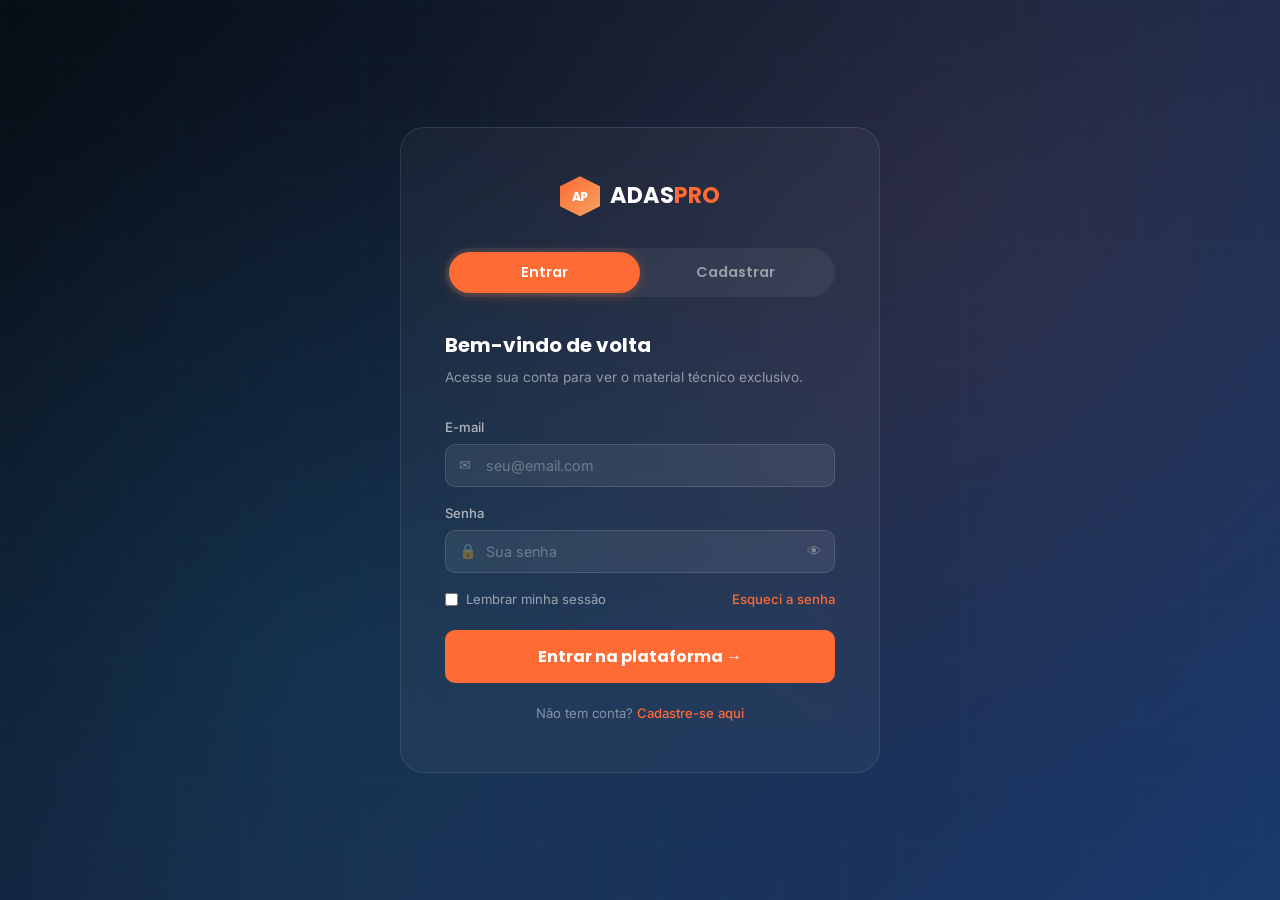
==== commit d0232ec6: "Completa assets da landing page (css/js) e liga o Supabase - Adiciona css/style.css, css/auth.css e " ====
--- a/admin.html
+++ b/admin.html
@@ -493,6 +493,8 @@
 <!-- ─── Toast ─── -->
 <div id="toast" style="position:fixed;bottom:28px;left:50%;transform:translateX(-50%) translateY(80px);background:#0a1019;border:1px solid rgba(255,255,255,.1);border-radius:50px;padding:10px 24px;font-size:.85rem;color:#fff;transition:transform .3s ease;z-index:9999;opacity:0"></div>
 
+<script src="js/supabase.min.js"></script>
+<script src="js/supabase-config.js"></script>
 <script src="js/auth.js"></script>
 <script>
 /* ─── Auth ─── */
--- a/css/style.css
+++ b/css/style.css
@@ -0,0 +1,1302 @@
+/* ================================================
+   ADAS PRO — Stylesheet Principal
+   ================================================ */
+
+@import url('https://fonts.googleapis.com/css2?family=Poppins:wght@400;500;600;700;800&family=Inter:wght@400;500;600&display=swap');
+
+/* ─── Variáveis ─── */
+:root {
+  --primary:      #1B2B4D;
+  --primary-dark: #0D1821;
+  --accent:       #FF6B35;
+  --accent-hover: #e55824;
+  --tech:         #00B4D8;
+  --success:      #06A77D;
+  --warning:      #F4A261;
+  --white:        #FFFFFF;
+  --light:        #F8F9FA;
+  --text:         #1A1A2E;
+  --text-muted:   #6C757D;
+  --border:       #DEE2E6;
+  --card-bg:      #FFFFFF;
+  --dark-card:    #162236;
+
+  --font-h:  'Poppins', sans-serif;
+  --font-b:  'Inter', sans-serif;
+
+  --shadow-sm: 0 2px 8px rgba(0,0,0,.08);
+  --shadow:    0 4px 24px rgba(0,0,0,.12);
+  --shadow-lg: 0 8px 48px rgba(0,0,0,.18);
+
+  --radius:    12px;
+  --radius-lg: 20px;
+  --radius-xl: 32px;
+  --transition: all .3s ease;
+
+  --container: 1200px;
+}
+
+/* ─── Reset ─── */
+*, *::before, *::after { box-sizing: border-box; margin: 0; padding: 0; }
+html { scroll-behavior: smooth; font-size: 16px; }
+body { font-family: var(--font-b); color: var(--text); background: var(--white); line-height: 1.6; overflow-x: hidden; }
+img { max-width: 100%; display: block; }
+a { text-decoration: none; color: inherit; }
+ul { list-style: none; }
+button { cursor: pointer; border: none; background: none; font-family: inherit; }
+input, textarea, select { font-family: inherit; }
+
+/* ─── Utilitários ─── */
+.container { max-width: var(--container); margin: 0 auto; padding: 0 24px; }
+.section { padding: 96px 0; }
+.section-sm { padding: 64px 0; }
+.text-center { text-align: center; }
+.text-accent { color: var(--accent); }
+.text-tech { color: var(--tech); }
+
+.tag {
+  display: inline-block;
+  background: rgba(255,107,53,.12);
+  color: var(--accent);
+  font-size: .75rem;
+  font-weight: 600;
+  letter-spacing: .08em;
+  text-transform: uppercase;
+  padding: 4px 14px;
+  border-radius: 50px;
+  margin-bottom: 16px;
+}
+
+.section-title {
+  font-family: var(--font-h);
+  font-size: clamp(1.75rem, 4vw, 2.5rem);
+  font-weight: 700;
+  line-height: 1.2;
+  margin-bottom: 16px;
+}
+
+.section-subtitle {
+  font-size: 1.1rem;
+  color: var(--text-muted);
+  max-width: 600px;
+  margin: 0 auto 48px;
+  line-height: 1.7;
+}
+
+/* ─── Botões ─── */
+.btn {
+  display: inline-flex;
+  align-items: center;
+  gap: 8px;
+  padding: 14px 32px;
+  border-radius: 50px;
+  font-family: var(--font-h);
+  font-size: .95rem;
+  font-weight: 600;
+  transition: var(--transition);
+  white-space: nowrap;
+}
+
+.btn-primary {
+  background: var(--accent);
+  color: var(--white);
+  box-shadow: 0 4px 20px rgba(255,107,53,.35);
+}
+.btn-primary:hover {
+  background: var(--accent-hover);
+  transform: translateY(-2px);
+  box-shadow: 0 6px 28px rgba(255,107,53,.45);
+}
+
+.btn-outline {
+  border: 2px solid var(--white);
+  color: var(--white);
+}
+.btn-outline:hover {
+  background: var(--white);
+  color: var(--primary);
+}
+
+.btn-dark {
+  background: var(--primary);
+  color: var(--white);
+}
+.btn-dark:hover {
+  background: #243b6a;
+  transform: translateY(-2px);
+}
+
+.btn-lg { padding: 18px 44px; font-size: 1.05rem; }
+.btn-sm { padding: 10px 22px; font-size: .85rem; }
+
+/* ─── Navbar ─── */
+.navbar {
+  position: fixed;
+  top: 0; left: 0; right: 0;
+  z-index: 1000;
+  padding: 16px 0;
+  transition: var(--transition);
+  background: transparent;
+}
+.navbar.scrolled {
+  background: rgba(13,24,33,.95);
+  backdrop-filter: blur(12px);
+  -webkit-backdrop-filter: blur(12px);
+  padding: 12px 0;
+  box-shadow: 0 2px 20px rgba(0,0,0,.3);
+}
+.navbar .container {
+  display: flex;
+  align-items: center;
+  justify-content: space-between;
+  gap: 24px;
+}
+
+.logo {
+  display: flex;
+  align-items: center;
+  gap: 10px;
+  font-family: var(--font-h);
+  font-size: 1.3rem;
+  font-weight: 700;
+  color: var(--white);
+}
+.logo-hex {
+  width: 36px; height: 36px;
+  background: linear-gradient(135deg, var(--accent), var(--warning));
+  clip-path: polygon(50% 0%, 100% 25%, 100% 75%, 50% 100%, 0% 75%, 0% 25%);
+  display: flex; align-items: center; justify-content: center;
+  font-size: .7rem; font-weight: 800; color: white;
+  letter-spacing: -.02em;
+}
+.logo span strong { color: var(--accent); }
+
+.nav-links {
+  display: flex;
+  align-items: center;
+  gap: 8px;
+}
+.nav-links a {
+  color: rgba(255,255,255,.85);
+  font-size: .9rem;
+  font-weight: 500;
+  padding: 8px 14px;
+  border-radius: 8px;
+  transition: var(--transition);
+}
+.nav-links a:hover { color: var(--white); background: rgba(255,255,255,.1); }
+
+.btn-nav {
+  background: var(--accent) !important;
+  color: var(--white) !important;
+  border-radius: 50px !important;
+  padding: 8px 22px !important;
+  font-weight: 600 !important;
+}
+.btn-nav:hover {
+  background: var(--accent-hover) !important;
+  box-shadow: 0 4px 16px rgba(255,107,53,.4);
+}
+
+.hamburger {
+  display: none;
+  flex-direction: column;
+  gap: 5px;
+  padding: 8px;
+  z-index: 1100;
+}
+.hamburger span {
+  display: block;
+  width: 24px; height: 2px;
+  background: var(--white);
+  border-radius: 2px;
+  transition: var(--transition);
+}
+.hamburger.active span:nth-child(1) { transform: translateY(7px) rotate(45deg); }
+.hamburger.active span:nth-child(2) { opacity: 0; }
+.hamburger.active span:nth-child(3) { transform: translateY(-7px) rotate(-45deg); }
+
+/* ─── Hero ─── */
+.hero {
+  min-height: 100vh;
+  background: linear-gradient(135deg, var(--primary-dark) 0%, var(--primary) 50%, #1a3a6e 100%);
+  display: flex;
+  align-items: center;
+  position: relative;
+  overflow: hidden;
+  padding-top: 80px;
+}
+
+.hero-bg-pattern {
+  position: absolute;
+  inset: 0;
+  background-image:
+    radial-gradient(circle at 20% 80%, rgba(0,180,216,.12) 0%, transparent 50%),
+    radial-gradient(circle at 80% 20%, rgba(255,107,53,.1) 0%, transparent 50%);
+  pointer-events: none;
+}
+
+.hero-grid {
+  position: absolute;
+  inset: 0;
+  background-image:
+    linear-gradient(rgba(0,180,216,.04) 1px, transparent 1px),
+    linear-gradient(90deg, rgba(0,180,216,.04) 1px, transparent 1px);
+  background-size: 60px 60px;
+  pointer-events: none;
+}
+
+.hero .container {
+  display: flex;
+  flex-direction: column;
+  align-items: center;
+  text-align: center;
+  position: relative;
+  z-index: 1;
+  max-width: 860px;
+}
+
+.hero-content {
+  color: var(--white);
+  display: flex;
+  flex-direction: column;
+  align-items: center;
+  width: 100%;
+}
+
+.hero-badge {
+  display: inline-flex;
+  align-items: center;
+  gap: 8px;
+  background: rgba(255,255,255,.1);
+  border: 1px solid rgba(255,255,255,.2);
+  border-radius: 50px;
+  padding: 6px 16px;
+  font-size: .8rem;
+  font-weight: 600;
+  color: var(--tech);
+  letter-spacing: .05em;
+  text-transform: uppercase;
+  margin-bottom: 24px;
+  backdrop-filter: blur(8px);
+}
+.hero-badge-dot {
+  width: 6px; height: 6px;
+  background: var(--tech);
+  border-radius: 50%;
+  animation: pulse 2s infinite;
+}
+@keyframes pulse {
+  0%, 100% { opacity: 1; transform: scale(1); }
+  50% { opacity: .5; transform: scale(1.4); }
+}
+
+.hero-title {
+  font-family: var(--font-h);
+  font-size: clamp(2rem, 5vw, 3.4rem);
+  font-weight: 800;
+  line-height: 1.1;
+  margin-bottom: 24px;
+  letter-spacing: -.02em;
+}
+.hero-title .line-accent { color: var(--accent); }
+.hero-title .line-tech {
+  background: linear-gradient(90deg, var(--tech), #80dfff);
+  -webkit-background-clip: text;
+  -webkit-text-fill-color: transparent;
+  background-clip: text;
+}
+
+.hero-text {
+  font-size: 1.1rem;
+  color: rgba(255,255,255,.8);
+  line-height: 1.8;
+  margin-bottom: 36px;
+  max-width: 600px;
+}
+
+.hero-actions {
+  display: flex;
+  gap: 16px;
+  flex-wrap: wrap;
+  justify-content: center;
+  margin-bottom: 20px;
+}
+
+/* ─── Hero Live Bar ─── */
+.hero-live-bar {
+  display: inline-flex;
+  align-items: center;
+  gap: 10px;
+  background: rgba(34, 197, 94, .08);
+  border: 1px solid rgba(34, 197, 94, .22);
+  border-radius: 50px;
+  padding: 8px 20px;
+  margin-bottom: 36px;
+  font-size: .8rem;
+  color: rgba(255, 255, 255, .6);
+  backdrop-filter: blur(8px);
+}
+.hlb-dot {
+  width: 8px;
+  height: 8px;
+  border-radius: 50%;
+  background: #22c55e;
+  flex-shrink: 0;
+  animation: hlbPulse 2.2s ease-in-out infinite;
+}
+@keyframes hlbPulse {
+  0%, 100% { box-shadow: 0 0 0 0 rgba(34, 197, 94, .55); }
+  60%       { box-shadow: 0 0 0 6px rgba(34, 197, 94, 0); }
+}
+.hlb-item {
+  display: flex;
+  align-items: baseline;
+  gap: 4px;
+}
+.hlb-count {
+  font-family: var(--font-h);
+  font-weight: 700;
+  color: #fff;
+  font-size: .88rem;
+  transition: opacity .25s ease;
+}
+.hlb-count.updating { opacity: 0; }
+.hlb-sep {
+  color: rgba(255, 255, 255, .2);
+  padding: 0 2px;
+}
+
+.hero-stats {
+  display: grid;
+  grid-template-columns: repeat(3, 1fr);
+  gap: 24px;
+  padding-top: 32px;
+  border-top: 1px solid rgba(255,255,255,.12);
+}
+.hero-stat-value {
+  font-family: var(--font-h);
+  font-size: 2rem;
+  font-weight: 800;
+  color: var(--accent);
+  line-height: 1;
+}
+.hero-stat-label {
+  font-size: .8rem;
+  color: rgba(255,255,255,.6);
+  margin-top: 4px;
+  text-transform: uppercase;
+  letter-spacing: .05em;
+}
+
+/* ─── Marcas ─── */
+.brands-section {
+  padding: 40px 0;
+  background: var(--primary-dark);
+  border-top: 1px solid rgba(255,255,255,.06);
+  border-bottom: 1px solid rgba(255,255,255,.06);
+  overflow: hidden;
+}
+.brands-label {
+  color: rgba(255,255,255,.65);
+  font-size: .8rem;
+  text-transform: uppercase;
+  letter-spacing: .1em;
+  text-align: center;
+  margin-bottom: 20px;
+}
+.brands-track {
+  display: flex;
+  gap: 40px;
+  align-items: center;
+  animation: marquee 25s linear infinite;
+  width: max-content;
+}
+.brands-track .brand-item {
+  color: rgba(255,255,255,.6);
+  font-family: var(--font-h);
+  font-weight: 700;
+  font-size: .9rem;
+  letter-spacing: .04em;
+  white-space: nowrap;
+  transition: var(--transition);
+}
+.brands-track .brand-item:hover { color: rgba(255,255,255,.7); }
+@keyframes marquee {
+  0% { transform: translateX(0); }
+  100% { transform: translateX(-50%); }
+}
+
+/* ─── Seção Problema ─── */
+.problem-section { background: var(--light); }
+.problem-grid {
+  display: grid;
+  grid-template-columns: repeat(3, 1fr);
+  gap: 28px;
+  margin-top: 48px;
+}
+.problem-card {
+  background: var(--white);
+  border-radius: var(--radius);
+  padding: 32px 28px;
+  border: 1px solid var(--border);
+  transition: var(--transition);
+  position: relative;
+  overflow: hidden;
+}
+.problem-card::before {
+  content: '';
+  position: absolute;
+  top: 0; left: 0; right: 0;
+  height: 3px;
+  background: linear-gradient(90deg, var(--accent), var(--warning));
+  transform: scaleX(0);
+  transition: var(--transition);
+}
+.problem-card:hover { transform: translateY(-4px); box-shadow: var(--shadow); }
+.problem-card:hover::before { transform: scaleX(1); }
+.problem-icon {
+  width: 56px; height: 56px;
+  border-radius: 14px;
+  display: flex; align-items: center; justify-content: center;
+  font-size: 1.5rem;
+  margin-bottom: 20px;
+  background: rgba(255,107,53,.1);
+}
+.problem-card h3 {
+  font-family: var(--font-h);
+  font-weight: 600;
+  font-size: 1.05rem;
+  margin-bottom: 12px;
+  color: var(--text);
+}
+.problem-card p { color: var(--text-muted); font-size: .92rem; line-height: 1.7; }
+
+/* ─── Sobre o Mentor ─── */
+.about-section { background: var(--white); }
+.about-grid {
+  display: grid;
+  grid-template-columns: 420px 1fr;
+  gap: 80px;
+  align-items: center;
+}
+.about-photo-wrap { position: relative; }
+.about-photo {
+  width: 100%;
+  aspect-ratio: 4/5;
+  background: linear-gradient(135deg, var(--primary), #2a4a8a);
+  border-radius: var(--radius-xl);
+  display: flex;
+  align-items: center;
+  justify-content: center;
+  overflow: hidden;
+  position: relative;
+}
+.about-photo-placeholder {
+  display: flex;
+  flex-direction: column;
+  align-items: center;
+  justify-content: center;
+  color: rgba(255,255,255,.5);
+  font-size: .85rem;
+  gap: 12px;
+}
+.about-photo-placeholder svg { opacity: .4; }
+.about-photo img { width: 100%; height: 100%; object-fit: cover; }
+
+.about-badge {
+  position: absolute;
+  bottom: -16px; right: -16px;
+  background: var(--accent);
+  color: white;
+  border-radius: var(--radius);
+  padding: 16px 20px;
+  box-shadow: var(--shadow);
+  text-align: center;
+}
+.about-badge-value { font-family: var(--font-h); font-size: 1.5rem; font-weight: 800; line-height: 1; }
+.about-badge-label { font-size: .72rem; opacity: .85; margin-top: 4px; text-transform: uppercase; letter-spacing: .05em; }
+
+.about-content .tag { margin-bottom: 16px; }
+.about-content .section-title { text-align: left; }
+.about-content .section-title::after { display: none; }
+.about-bio {
+  color: var(--text-muted);
+  line-height: 1.8;
+  margin-bottom: 32px;
+}
+
+.about-credentials {
+  display: grid;
+  grid-template-columns: 1fr 1fr;
+  gap: 12px;
+  margin-bottom: 36px;
+}
+.credential-item {
+  display: flex;
+  align-items: center;
+  gap: 10px;
+  font-size: .9rem;
+  color: var(--text);
+}
+.credential-icon {
+  width: 32px; height: 32px;
+  background: rgba(6,167,125,.1);
+  border-radius: 8px;
+  display: flex; align-items: center; justify-content: center;
+  font-size: .9rem;
+  flex-shrink: 0;
+}
+
+.about-systems-count {
+  display: flex;
+  gap: 32px;
+  padding: 24px;
+  background: var(--light);
+  border-radius: var(--radius);
+  border: 1px solid var(--border);
+}
+.count-item { text-align: center; }
+.count-value {
+  font-family: var(--font-h);
+  font-size: 1.8rem;
+  font-weight: 800;
+  color: var(--primary);
+  line-height: 1;
+}
+.count-label { font-size: .78rem; color: var(--text-muted); margin-top: 4px; }
+
+/* ─── Sistemas ADAS ─── */
+.systems-section {
+  background: linear-gradient(180deg, var(--primary-dark) 0%, var(--primary) 100%);
+  color: var(--white);
+}
+.systems-section .section-title { color: var(--white); }
+.systems-section .section-subtitle { color: rgba(255,255,255,.65); }
+.systems-section .tag { background: rgba(255,107,53,.15); }
+
+.systems-grid {
+  display: grid;
+  grid-template-columns: repeat(4, 1fr);
+  gap: 20px;
+}
+.scard {
+  display: flex;
+  flex-direction: column;
+  gap: 10px;
+  transition: transform .3s ease;
+}
+.scard:hover { transform: translateY(-6px); }
+.scard-img {
+  width: 100%;
+  border-radius: 16px;
+  display: block;
+  box-shadow: 0 6px 28px rgba(0,0,0,.45);
+  transition: box-shadow .3s ease;
+}
+.scard:hover .scard-img { box-shadow: 0 14px 44px rgba(0,180,216,.22); }
+.scard .system-tags { padding: 0 2px; }
+.system-card {
+  background: rgba(255,255,255,.06);
+  border: 1px solid rgba(255,255,255,.1);
+  border-radius: var(--radius);
+  padding: 24px 20px;
+  transition: var(--transition);
+  cursor: default;
+}
+.system-card:hover {
+  background: rgba(255,255,255,.1);
+  border-color: rgba(255,107,53,.4);
+  transform: translateY(-4px);
+}
+.system-card-icon {
+  font-size: 2rem;
+  margin-bottom: 16px;
+  display: block;
+}
+.system-card h3 {
+  font-family: var(--font-h);
+  font-size: .95rem;
+  font-weight: 600;
+  margin-bottom: 8px;
+  color: var(--white);
+}
+.system-card p { font-size: .8rem; color: rgba(255,255,255,.55); line-height: 1.6; }
+.system-card .system-tags {
+  display: flex;
+  flex-wrap: wrap;
+  gap: 4px;
+  margin-top: 12px;
+}
+.system-tag {
+  font-size: .66rem;
+  background: rgba(0,180,216,.15);
+  color: var(--tech);
+  padding: 2px 8px;
+  border-radius: 50px;
+  border: 1px solid rgba(0,180,216,.25);
+}
+
+.brands-coverage {
+  margin-top: 56px;
+  text-align: center;
+}
+.brands-coverage h3 {
+  font-family: var(--font-h);
+  font-size: 1rem;
+  color: rgba(255,255,255,.6);
+  margin-bottom: 20px;
+  text-transform: uppercase;
+  letter-spacing: .08em;
+  font-weight: 500;
+}
+.brands-coverage-grid {
+  display: flex;
+  flex-wrap: wrap;
+  justify-content: center;
+  gap: 10px;
+}
+.brand-badge {
+  background: rgba(255,255,255,.08);
+  border: 1px solid rgba(255,255,255,.12);
+  border-radius: 50px;
+  padding: 6px 16px;
+  font-size: .78rem;
+  color: rgba(255,255,255,.7);
+  font-weight: 500;
+  transition: var(--transition);
+}
+.brand-badge:hover { background: rgba(255,255,255,.15); color: var(--white); }
+
+/* ─── Como Funciona ─── */
+.how-section { background: var(--light); }
+.steps-grid {
+  display: grid;
+  grid-template-columns: repeat(3, 1fr);
+  gap: 48px;
+  position: relative;
+  margin-top: 48px;
+}
+.steps-grid::before {
+  content: '';
+  position: absolute;
+  top: 36px;
+  left: calc(16.66% + 16px);
+  right: calc(16.66% + 16px);
+  height: 2px;
+  background: linear-gradient(90deg, var(--accent), var(--tech));
+}
+.step-card { text-align: center; position: relative; }
+.step-number {
+  width: 72px; height: 72px;
+  border-radius: 50%;
+  background: var(--white);
+  border: 3px solid var(--border);
+  display: flex; align-items: center; justify-content: center;
+  font-family: var(--font-h);
+  font-size: 1.5rem;
+  font-weight: 800;
+  color: var(--text-muted);
+  margin: 0 auto 24px;
+  position: relative;
+  z-index: 1;
+  transition: var(--transition);
+}
+.step-card:hover .step-number {
+  background: var(--accent);
+  border-color: var(--accent);
+  color: var(--white);
+  transform: scale(1.1);
+  box-shadow: 0 4px 20px rgba(255,107,53,.35);
+}
+.step-card h3 {
+  font-family: var(--font-h);
+  font-weight: 600;
+  font-size: 1.1rem;
+  margin-bottom: 12px;
+}
+.step-card p { color: var(--text-muted); font-size: .9rem; line-height: 1.7; }
+
+/* ─── Serviços / Preços ─── */
+.services-section { background: var(--white); }
+.plans-grid {
+  display: grid;
+  grid-template-columns: repeat(3, 1fr);
+  gap: 28px;
+  margin-top: 48px;
+  align-items: start;
+}
+.plan-card {
+  border-radius: var(--radius-lg);
+  padding: 36px 28px;
+  border: 2px solid var(--border);
+  transition: var(--transition);
+  position: relative;
+  overflow: hidden;
+}
+.plan-card:hover {
+  transform: translateY(-6px);
+  box-shadow: var(--shadow-lg);
+}
+.plan-card.featured {
+  border-color: var(--accent);
+  background: linear-gradient(160deg, var(--primary-dark), var(--primary));
+  color: var(--white);
+  transform: scale(1.03);
+}
+.plan-card.featured:hover { transform: scale(1.03) translateY(-6px); }
+
+.plan-badge {
+  position: absolute;
+  top: 16px; right: 16px;
+  background: var(--accent);
+  color: white;
+  font-size: .7rem;
+  font-weight: 700;
+  padding: 4px 12px;
+  border-radius: 50px;
+  text-transform: uppercase;
+  letter-spacing: .06em;
+}
+
+.plan-icon {
+  font-size: 2rem;
+  margin-bottom: 16px;
+}
+.plan-name {
+  font-family: var(--font-h);
+  font-size: 1.1rem;
+  font-weight: 600;
+  margin-bottom: 8px;
+}
+.plan-desc {
+  font-size: .85rem;
+  color: var(--text-muted);
+  margin-bottom: 24px;
+  line-height: 1.6;
+}
+.plan-card.featured .plan-desc { color: rgba(255,255,255,.6); }
+
+.plan-price {
+  margin-bottom: 28px;
+  padding-bottom: 24px;
+  border-bottom: 1px solid var(--border);
+}
+.plan-card.featured .plan-price { border-color: rgba(255,255,255,.15); }
+.plan-price-label { font-size: .78rem; color: var(--text-muted); text-transform: uppercase; letter-spacing: .05em; }
+.plan-card.featured .plan-price-label { color: rgba(255,255,255,.5); }
+.plan-price-value {
+  font-family: var(--font-h);
+  font-size: 2rem;
+  font-weight: 800;
+  color: var(--text);
+  margin: 4px 0;
+}
+.plan-card.featured .plan-price-value { color: var(--white); }
+.plan-price-note { font-size: .78rem; color: var(--text-muted); }
+.plan-card.featured .plan-price-note { color: rgba(255,255,255,.5); }
+
+.plan-features { margin-bottom: 28px; }
+.plan-feature {
+  display: flex;
+  align-items: flex-start;
+  gap: 10px;
+  font-size: .88rem;
+  padding: 8px 0;
+  border-bottom: 1px solid rgba(0,0,0,.04);
+}
+.plan-card.featured .plan-feature { border-color: rgba(255,255,255,.06); color: rgba(255,255,255,.85); }
+.plan-check {
+  width: 18px; height: 18px;
+  border-radius: 50%;
+  background: rgba(6,167,125,.15);
+  display: flex; align-items: center; justify-content: center;
+  flex-shrink: 0;
+  margin-top: 2px;
+  font-size: .65rem;
+  color: var(--success);
+}
+.plan-card.featured .plan-check { background: rgba(255,255,255,.15); color: var(--white); }
+
+.plan-btn {
+  width: 100%;
+  justify-content: center;
+  border-radius: var(--radius);
+  padding: 14px;
+}
+
+/* ─── Depoimentos ─── */
+.testimonials-section {
+  background: var(--light);
+}
+.testimonials-grid {
+  display: grid;
+  grid-template-columns: repeat(3, 1fr);
+  gap: 24px;
+  margin-top: 48px;
+}
+.testimonial-card {
+  background: var(--white);
+  border-radius: var(--radius);
+  padding: 28px;
+  border: 1px solid var(--border);
+  transition: var(--transition);
+}
+.testimonial-card:hover { transform: translateY(-4px); box-shadow: var(--shadow); }
+.testimonial-stars {
+  display: flex;
+  gap: 4px;
+  margin-bottom: 16px;
+  font-size: 1rem;
+  color: #F4C430;
+}
+.testimonial-text {
+  font-size: .92rem;
+  color: var(--text-muted);
+  line-height: 1.75;
+  margin-bottom: 20px;
+  font-style: italic;
+}
+.testimonial-text::before { content: '"'; font-size: 1.5rem; color: var(--accent); font-style: normal; line-height: 0; vertical-align: -8px; }
+.testimonial-author { display: flex; align-items: center; gap: 12px; }
+.author-avatar {
+  width: 44px; height: 44px;
+  border-radius: 50%;
+  background: linear-gradient(135deg, var(--primary), var(--tech));
+  display: flex; align-items: center; justify-content: center;
+  font-family: var(--font-h);
+  font-weight: 700;
+  font-size: .9rem;
+  color: white;
+  flex-shrink: 0;
+}
+.author-name { font-family: var(--font-h); font-weight: 600; font-size: .9rem; }
+.author-role { font-size: .78rem; color: var(--text-muted); }
+
+/* ─── FAQ ─── */
+.faq-section { background: var(--white); }
+.faq-grid {
+  max-width: 800px;
+  margin: 48px auto 0;
+}
+.faq-item {
+  border-bottom: 1px solid var(--border);
+}
+.faq-question {
+  width: 100%;
+  display: flex;
+  align-items: center;
+  justify-content: space-between;
+  gap: 16px;
+  padding: 20px 0;
+  font-family: var(--font-h);
+  font-weight: 600;
+  font-size: .98rem;
+  color: var(--text);
+  text-align: left;
+  transition: var(--transition);
+}
+.faq-question:hover { color: var(--accent); }
+.faq-icon {
+  width: 28px; height: 28px;
+  border-radius: 50%;
+  background: var(--light);
+  display: flex; align-items: center; justify-content: center;
+  flex-shrink: 0;
+  font-size: .75rem;
+  color: var(--text-muted);
+  transition: var(--transition);
+}
+.faq-item.active .faq-icon {
+  background: var(--accent);
+  color: var(--white);
+  transform: rotate(180deg);
+}
+.faq-answer {
+  max-height: 0;
+  overflow: hidden;
+  transition: max-height .35s ease, padding .35s ease;
+}
+.faq-item.active .faq-answer { max-height: 800px; }
+.faq-answer-inner {
+  padding: 0 0 20px;
+  color: var(--text-muted);
+  font-size: .92rem;
+  line-height: 1.8;
+}
+
+/* ─── CTA / Contato ─── */
+.cta-section {
+  background: linear-gradient(135deg, var(--primary-dark), var(--primary));
+  color: var(--white);
+}
+.cta-inner {
+  display: grid;
+  grid-template-columns: 1fr 1fr;
+  gap: 80px;
+  align-items: center;
+}
+.cta-content .section-title { color: var(--white); text-align: left; }
+.cta-content p { color: rgba(255,255,255,.7); line-height: 1.8; margin-bottom: 32px; }
+.cta-info { display: flex; flex-direction: column; gap: 16px; }
+.cta-info-item {
+  display: flex;
+  align-items: center;
+  gap: 14px;
+  font-size: .9rem;
+  color: rgba(255,255,255,.75);
+}
+.cta-info-icon {
+  width: 40px; height: 40px;
+  background: rgba(255,255,255,.1);
+  border-radius: 10px;
+  display: flex; align-items: center; justify-content: center;
+  flex-shrink: 0;
+  font-size: 1rem;
+}
+
+.contact-form {
+  background: rgba(255,255,255,.06);
+  backdrop-filter: blur(12px);
+  border: 1px solid rgba(255,255,255,.12);
+  border-radius: var(--radius-lg);
+  padding: 40px 36px;
+}
+.form-title {
+  font-family: var(--font-h);
+  font-weight: 700;
+  font-size: 1.25rem;
+  color: var(--white);
+  margin-bottom: 8px;
+}
+.form-subtitle { font-size: .85rem; color: rgba(255,255,255,.55); margin-bottom: 28px; }
+
+.form-group { margin-bottom: 16px; }
+.form-group label {
+  display: block;
+  font-size: .82rem;
+  font-weight: 500;
+  color: rgba(255,255,255,.7);
+  margin-bottom: 6px;
+}
+.form-input {
+  width: 100%;
+  padding: 12px 16px;
+  background: rgba(255,255,255,.08);
+  border: 1px solid rgba(255,255,255,.15);
+  border-radius: 10px;
+  color: var(--white);
+  font-size: .9rem;
+  transition: var(--transition);
+  outline: none;
+}
+.form-input::placeholder { color: rgba(255,255,255,.35); }
+.form-input:focus {
+  border-color: var(--accent);
+  background: rgba(255,255,255,.1);
+  box-shadow: 0 0 0 3px rgba(255,107,53,.15);
+}
+.form-input option { background: var(--primary-dark); }
+.form-row { display: grid; grid-template-columns: 1fr 1fr; gap: 12px; }
+
+/* Honeypot anti-bot — invisível para humanos */
+.hp-field {
+  position: absolute;
+  left: -9999px;
+  width: 1px;
+  height: 1px;
+  overflow: hidden;
+}
+.form-consent {
+  display: flex;
+  align-items: flex-start;
+  gap: 8px;
+  font-size: .78rem;
+  color: rgba(255,255,255,.6);
+  margin: 4px 0 8px;
+  cursor: pointer;
+}
+.form-consent input { margin-top: 2px; accent-color: var(--accent); flex-shrink: 0; }
+.form-consent a { color: var(--accent); text-decoration: underline; }
+
+.form-submit {
+  width: 100%;
+  padding: 14px;
+  background: var(--accent);
+  color: white;
+  border-radius: 10px;
+  font-family: var(--font-h);
+  font-weight: 700;
+  font-size: 1rem;
+  margin-top: 8px;
+  transition: var(--transition);
+}
+.form-submit:hover {
+  background: var(--accent-hover);
+  transform: translateY(-2px);
+  box-shadow: 0 6px 24px rgba(255,107,53,.4);
+}
+.form-disclaimer {
+  font-size: .75rem;
+  color: rgba(255,255,255,.55);
+  text-align: center;
+  margin-top: 12px;
+}
+
+/* ─── Footer ─── */
+.footer {
+  background: #070d14;
+  color: rgba(255,255,255,.55);
+  padding: 48px 0 24px;
+}
+.footer-grid {
+  display: grid;
+  grid-template-columns: 1.5fr repeat(3, 1fr);
+  gap: 48px;
+  margin-bottom: 40px;
+}
+.footer-brand .logo { margin-bottom: 16px; }
+.footer-brand p { font-size: .85rem; line-height: 1.7; max-width: 260px; }
+.footer-col h4 {
+  font-family: var(--font-h);
+  font-size: .85rem;
+  font-weight: 600;
+  color: rgba(255,255,255,.8);
+  text-transform: uppercase;
+  letter-spacing: .06em;
+  margin-bottom: 16px;
+}
+.footer-col ul { display: flex; flex-direction: column; gap: 8px; }
+.footer-col a {
+  font-size: .85rem;
+  color: rgba(255,255,255,.65);
+  transition: var(--transition);
+}
+.footer-col a:hover { color: var(--accent); }
+.footer-bottom {
+  display: flex;
+  align-items: center;
+  justify-content: space-between;
+  padding-top: 24px;
+  border-top: 1px solid rgba(255,255,255,.06);
+  font-size: .8rem;
+}
+
+/* ─── WhatsApp Float ─── */
+.whatsapp-float {
+  position: fixed;
+  bottom: 28px; right: 28px;
+  z-index: 999;
+  width: 56px; height: 56px;
+  background: #25D366;
+  border-radius: 50%;
+  display: flex; align-items: center; justify-content: center;
+  font-size: 1.5rem;
+  color: white;
+  box-shadow: 0 4px 20px rgba(37,211,102,.45);
+  transition: var(--transition);
+  text-decoration: none;
+}
+.whatsapp-float:hover {
+  transform: scale(1.1);
+  box-shadow: 0 6px 28px rgba(37,211,102,.55);
+}
+
+/* ─── Scroll Reveal ─── */
+.reveal {
+  opacity: 0;
+  transform: translateY(30px);
+  transition: opacity .6s ease, transform .6s ease;
+}
+.reveal.visible { opacity: 1; transform: translateY(0); }
+.reveal-delay-1 { transition-delay: .1s; }
+.reveal-delay-2 { transition-delay: .2s; }
+.reveal-delay-3 { transition-delay: .3s; }
+
+/* ─── Seção Teaser ─── */
+.teaser-section { background:linear-gradient(180deg,#0D1821 0%,#111d2e 100%); padding:96px 0; }
+.teaser-grid { display:grid; grid-template-columns:repeat(4,1fr); gap:14px; margin-top:48px; }
+.teaser-card { border-radius:14px; overflow:hidden; border:1px solid rgba(255,255,255,.08); transition:var(--transition); }
+.teaser-card:hover { transform:translateY(-4px); border-color:rgba(255,107,53,.3); }
+.teaser-card-header { padding:18px 16px 12px; background:rgba(255,255,255,.04); }
+.teaser-cat { font-size:.65rem; font-weight:700; text-transform:uppercase; letter-spacing:.08em; color:var(--tech); margin-bottom:4px; }
+.teaser-title { font-family:'Poppins',sans-serif; font-size:.88rem; font-weight:600; color:#fff; line-height:1.4; }
+.teaser-body { padding:10px 16px 14px; }
+.teaser-desc { font-size:.76rem; color:rgba(255,255,255,.4); line-height:1.6; margin-bottom:10px; }
+.teaser-locked { display:flex; align-items:center; gap:6px; padding:7px 12px; background:rgba(255,255,255,.05); border-radius:8px; font-size:.75rem; color:rgba(255,255,255,.3); }
+.teaser-unlocked { display:flex; align-items:center; gap:6px; padding:7px 12px; background:rgba(6,167,125,.1); border-radius:8px; font-size:.75rem; color:#4dd9a8; font-weight:600; }
+
+/* ─── Seção Urgência ─── */
+.urgency-section { background:linear-gradient(135deg,#1a0d0a,#2d1510,#1a1a2e); border-top:1px solid rgba(255,107,53,.15); border-bottom:1px solid rgba(255,107,53,.15); padding:56px 0; }
+.urgency-inner { display:grid; grid-template-columns:1fr auto; gap:48px; align-items:center; }
+.urgency-badges { display:flex; gap:24px; flex-wrap:wrap; }
+.urgency-badge { display:flex; align-items:center; gap:12px; }
+.urgency-icon { font-size:1.6rem; }
+.urgency-val { font-family:'Poppins',sans-serif; font-size:1.4rem; font-weight:800; color:var(--accent); line-height:1; }
+.urgency-lbl { font-size:.75rem; color:rgba(255,255,255,.5); text-transform:uppercase; letter-spacing:.05em; }
+
+/* ─── Seção Mercado ─── */
+.market-section { background:var(--light); }
+.market-grid { display:grid; grid-template-columns:1fr 1fr; gap:64px; align-items:center; }
+.prog-item {
+  margin-bottom:20px;
+  padding:6px 0;
+  transition:transform .3s ease;
+}
+.prog-item:hover { transform:translateX(4px); }
+.prog-label {
+  display:flex; justify-content:space-between;
+  font-size:.88rem; margin-bottom:8px;
+  color:var(--text); font-weight:500;
+}
+.prog-label .text-accent {
+  font-weight:700;
+  min-width:44px;
+  text-align:right;
+  transition:color .3s;
+}
+.prog-bar {
+  background:rgba(0,0,0,.08);
+  border-radius:50px;
+  height:10px;
+  overflow:hidden;
+  box-shadow:inset 0 1px 3px rgba(0,0,0,.12);
+}
+.prog-bar-fill {
+  height:100%;
+  border-radius:50px;
+  background:linear-gradient(90deg,var(--accent),var(--warning));
+  width:0;
+  transition:width 1.5s cubic-bezier(0.22,1,0.36,1);
+  position:relative;
+}
+.prog-bar-fill::after {
+  content:'';
+  position:absolute;
+  top:0;left:0;right:0;
+  height:50%;
+  background:linear-gradient(180deg,rgba(255,255,255,.35),transparent);
+  border-radius:50px 50px 0 0;
+}
+.prog-bar-fill.shimmer {
+  background:linear-gradient(90deg,var(--accent),var(--warning),var(--accent),var(--warning));
+  background-size:200% 100%;
+  animation:progShimmer 3s linear infinite;
+}
+
+/* ─── Typing Effect Hero ─── */
+.hero-typing-row { display:flex; align-items:center; gap:8px; margin-bottom:20px; font-size:.85rem; color:rgba(255,255,255,.45); }
+#heroTyping { color:var(--tech); font-family:monospace; font-weight:600; min-width:1ch; }
+.hero-typing-cursor { color:var(--tech); font-weight:700; font-family:monospace; animation:hudBlink 1s step-end infinite; }
+@keyframes hudBlink { 0%,90% { opacity:1; } 95% { opacity:.2; } 100% { opacity:1; } }
+@keyframes progShimmer { 0% { background-position:200% 0; } 100% { background-position:-200% 0; } }
+
+/* ─── Seção Quando Recalibrar ─── */
+.recal-grid { display:grid; grid-template-columns:repeat(3,1fr); gap:18px; margin-top:48px; }
+.recal-card { background:rgba(255,255,255,.04); border:1px solid rgba(255,255,255,.08); border-radius:16px; padding:24px 22px; transition:all .3s; position:relative; overflow:hidden; }
+.recal-card:hover { border-color:rgba(255,107,53,.3); background:rgba(255,107,53,.05); transform:translateY(-3px); }
+.recal-card::before { content:''; position:absolute; top:0; left:0; width:3px; height:100%; background:var(--rc-color,var(--accent)); border-radius:3px 0 0 3px; }
+.recal-icon { font-size:2rem; margin-bottom:12px; display:block; }
+.recal-title { font-family:'Poppins',sans-serif; font-weight:700; font-size:.95rem; color:#fff; margin-bottom:8px; }
+.recal-desc { font-size:.82rem; color:rgba(255,255,255,.5); line-height:1.7; }
+.recal-badge { display:inline-flex; align-items:center; gap:4px; margin-top:12px; padding:4px 10px; border-radius:20px; font-size:.72rem; font-weight:700; }
+.recal-badge.obrig { background:rgba(255,59,59,.12); color:#ff7070; border:1px solid rgba(255,59,59,.2); }
+.recal-badge.recom { background:rgba(244,162,97,.12); color:#f4a261; border:1px solid rgba(244,162,97,.2); }
+
+/* ─── Seção Sistemas (ícones) ─── */
+.system-card { position:relative; overflow:hidden; }
+.sys-icon-wrap { width:72px; height:72px; border-radius:16px; margin-bottom:16px; display:flex; align-items:center; justify-content:center; position:relative; flex-shrink:0; }
+.sys-icon-wrap svg { width:30px; height:30px; }
+.sys-icon-img { width:52px; height:52px; object-fit:contain; filter:invert(1) opacity(.9); }
+.sys-icon-wrap::after { content:''; position:absolute; inset:0; border-radius:14px; background:inherit; opacity:.15; filter:blur(12px); transform:translateY(8px) scale(.9); z-index:-1; }
+.si-lkas  { background:linear-gradient(135deg,rgba(0,180,216,.22),rgba(0,180,216,.08)); border:1px solid rgba(0,180,216,.35); }
+.si-ldw   { background:linear-gradient(135deg,rgba(244,162,97,.22),rgba(244,162,97,.08)); border:1px solid rgba(244,162,97,.35); }
+.si-avm   { background:linear-gradient(135deg,rgba(99,179,237,.22),rgba(99,179,237,.08)); border:1px solid rgba(99,179,237,.35); }
+.si-acc   { background:linear-gradient(135deg,rgba(167,139,250,.22),rgba(167,139,250,.08)); border:1px solid rgba(167,139,250,.35); }
+.si-aeb   { background:linear-gradient(135deg,rgba(252,90,90,.22),rgba(252,90,90,.08)); border:1px solid rgba(252,90,90,.35); }
+.si-night { background:linear-gradient(135deg,rgba(34,211,159,.22),rgba(34,211,159,.08)); border:1px solid rgba(34,211,159,.35); }
+.si-lidar { background:linear-gradient(135deg,rgba(251,191,36,.22),rgba(251,191,36,.08)); border:1px solid rgba(251,191,36,.35); }
+.si-pilot { background:linear-gradient(135deg,rgba(52,211,153,.22),rgba(52,211,153,.08)); border:1px solid rgba(52,211,153,.35); }
+.system-card::before { content:''; position:absolute; top:0; left:0; right:0; height:2px; background:var(--sc-color,rgba(0,180,216,.5)); opacity:0; transition:opacity .3s ease; }
+.system-card:hover::before { opacity:1; }
+
+/* ─── Seção Calibração ─── */
+.calib-grid { display:grid; grid-template-columns:1fr 1fr; gap:28px; margin-top:48px; }
+.calib-card { border-radius:20px; padding:36px 32px; border:1px solid; }
+.calib-type { font-size:.68rem; font-weight:800; text-transform:uppercase; letter-spacing:.12em; margin-bottom:12px; }
+.calib-name { font-family:'Poppins',sans-serif; font-size:1.5rem; font-weight:800; margin-bottom:16px; }
+.calib-desc { font-size:.88rem; line-height:1.8; margin-bottom:24px; }
+.calib-steps { display:flex; flex-direction:column; gap:10px; }
+.calib-step { display:flex; align-items:flex-start; gap:12px; padding:12px 14px; background:rgba(255,255,255,.05); border-radius:10px; font-size:.82rem; line-height:1.5; }
+.calib-step-num { width:22px; height:22px; border-radius:6px; display:flex; align-items:center; justify-content:center; font-family:'Poppins',sans-serif; font-weight:800; font-size:.7rem; flex-shrink:0; }
+.calib-brands { display:flex; flex-wrap:wrap; gap:6px; margin-top:20px; }
+.calib-brand { padding:4px 10px; border-radius:20px; font-size:.72rem; font-weight:600; }
+
+/* ─── Seção Ferramentas ─── */
+.tools-grid { display:grid; grid-template-columns:repeat(4,1fr); gap:16px; margin-top:48px; }
+.tool-card { background:rgba(255,255,255,.04); border:1px solid rgba(255,255,255,.07); border-radius:14px; padding:22px 18px; text-align:center; transition:all .3s; }
+.tool-card:hover { border-color:rgba(255,107,53,.25); background:rgba(255,107,53,.04); transform:translateY(-3px); }
+.tool-logo { display:none; }
+.tool-name { font-family:'Poppins',sans-serif; font-weight:700; font-size:.9rem; color:#fff; margin-bottom:4px; }
+.tool-desc { font-size:.74rem; color:rgba(255,255,255,.4); line-height:1.5; }
+.tool-compat { display:flex; flex-wrap:wrap; gap:4px; justify-content:center; margin-top:10px; }
+.tool-tag { padding:2px 8px; border-radius:10px; font-size:.66rem; font-weight:600; background:rgba(0,180,216,.1); color:var(--tech); }
+
+/* ─── Tabela ADAS ─── */
+.adas-table-wrap { overflow-x:auto; margin-top:40px; border-radius:16px; border:1px solid rgba(255,255,255,.07); }
+.adas-table { width:100%; border-collapse:collapse; min-width:700px; }
+.adas-table th { background:rgba(255,255,255,.06); padding:12px 14px; font-family:'Poppins',sans-serif; font-size:.72rem; font-weight:700; text-transform:uppercase; letter-spacing:.06em; color:rgba(255,255,255,.5); text-align:center; border-bottom:1px solid rgba(255,255,255,.08); }
+.adas-table th:first-child { text-align:left; padding-left:20px; }
+.adas-table td { padding:11px 14px; border-bottom:1px solid rgba(255,255,255,.05); font-size:.82rem; color:rgba(255,255,255,.75); text-align:center; }
+.adas-table td:first-child { text-align:left; padding-left:20px; font-weight:600; color:#fff; }
+.adas-table tr:last-child td { border-bottom:none; }
+.adas-table tr:hover td { background:rgba(255,255,255,.02); }
+.cell-yes { color:#22c55e; font-size:1rem; }
+.cell-part { color:#f4a261; font-size:.75rem; font-weight:600; }
+.cell-no { color:rgba(255,255,255,.15); font-size:.9rem; }
+.brand-pill { display:inline-flex; align-items:center; gap:6px; }
+.brand-emoji { font-size:.9rem; }
+
+/* ─── Responsivo ─── */
+@media (max-width: 1100px) {
+  .systems-grid { grid-template-columns: repeat(3, 1fr); }
+  .about-grid { grid-template-columns: 360px 1fr; gap: 48px; }
+}
+
+@media (max-width: 900px) {
+  .teaser-grid { grid-template-columns:repeat(2,1fr); }
+  .urgency-inner { grid-template-columns:1fr; }
+  .market-grid { grid-template-columns:1fr; }
+  .recal-grid { grid-template-columns:repeat(2,1fr); }
+  .tools-grid { grid-template-columns:repeat(2,1fr); }
+  .hero-stats { grid-template-columns: repeat(3, 1fr); }
+  .about-grid { grid-template-columns: 1fr; }
+  .about-photo { aspect-ratio: 16/9; max-height: 360px; }
+  .problem-grid { grid-template-columns: 1fr; gap: 20px; }
+  .systems-grid { grid-template-columns: repeat(2, 1fr); gap: 14px; }
+  .steps-grid { grid-template-columns: 1fr; }
+  .steps-grid::before { display: none; }
+  .plans-grid { grid-template-columns: 1fr; max-width: 480px; margin-inline: auto; }
+  .plan-card.featured { transform: none; }
+  .testimonials-grid { grid-template-columns: 1fr; max-width: 480px; margin-inline: auto; }
+  .cta-inner { grid-template-columns: 1fr; gap: 48px; }
+  .footer-grid { grid-template-columns: 1fr 1fr; gap: 32px; }
+}
+
+@media (max-width: 640px) {
+  .teaser-grid { grid-template-columns:1fr; }
+  .recal-grid { grid-template-columns:1fr; }
+  .calib-grid { grid-template-columns:1fr; }
+  .section { padding: 64px 0; }
+  .nav-links { display: none; position: fixed; top: 0; left: 0; right: 0; bottom: 0; background: var(--primary-dark); flex-direction: column; align-items: center; justify-content: center; gap: 16px; z-index: 1000; }
+  .nav-links.open { display: flex; }
+  .nav-links a { font-size: 1.1rem; padding: 12px 24px; }
+  .hamburger { display: flex; }
+  .hero-stats { grid-template-columns: 1fr 1fr; }
+  .hero-actions { flex-direction: column; }
+  .hero-actions .btn { justify-content: center; }
+  .footer-grid { grid-template-columns: 1fr; }
+  .form-row { grid-template-columns: 1fr; }
+}
+
+
--- a/css/auth.css
+++ b/css/auth.css
@@ -0,0 +1,749 @@
+/* ================================================
+   ADAS PRO — Auth, Membros & Admin Styles
+   ================================================ */
+
+/* ─── Auth Pages ─── */
+.auth-page {
+  min-height: 100vh;
+  background: linear-gradient(135deg, #070d14 0%, var(--primary) 60%, #1a3a6e 100%);
+  display: flex;
+  align-items: center;
+  justify-content: center;
+  padding: 24px;
+  position: relative;
+  overflow: hidden;
+}
+.auth-page::before {
+  content: '';
+  position: absolute;
+  inset: 0;
+  background-image:
+    radial-gradient(circle at 25% 75%, rgba(0,180,216,.1) 0%, transparent 50%),
+    radial-gradient(circle at 75% 25%, rgba(255,107,53,.08) 0%, transparent 50%);
+  pointer-events: none;
+}
+.auth-grid-bg {
+  position: absolute; inset: 0;
+  background-image:
+    linear-gradient(rgba(0,180,216,.03) 1px, transparent 1px),
+    linear-gradient(90deg, rgba(0,180,216,.03) 1px, transparent 1px);
+  background-size: 60px 60px;
+  pointer-events: none;
+}
+
+.auth-card {
+  background: rgba(255,255,255,.04);
+  backdrop-filter: blur(20px);
+  -webkit-backdrop-filter: blur(20px);
+  border: 1px solid rgba(255,255,255,.1);
+  border-radius: 24px;
+  padding: 48px 44px;
+  width: 100%;
+  max-width: 480px;
+  position: relative;
+  z-index: 1;
+}
+
+.auth-logo {
+  display: flex;
+  align-items: center;
+  justify-content: center;
+  gap: 10px;
+  font-family: var(--font-h);
+  font-size: 1.4rem;
+  font-weight: 700;
+  color: var(--white);
+  margin-bottom: 32px;
+}
+.auth-logo .logo-hex {
+  width: 40px; height: 40px;
+  background: linear-gradient(135deg, var(--accent), var(--warning));
+  clip-path: polygon(50% 0%, 100% 25%, 100% 75%, 50% 100%, 0% 75%, 0% 25%);
+  display: flex; align-items: center; justify-content: center;
+  font-size: .75rem; font-weight: 800;
+}
+.auth-logo span strong { color: var(--accent); }
+
+/* Tabs */
+.auth-tabs {
+  display: flex;
+  background: rgba(255,255,255,.06);
+  border-radius: 50px;
+  padding: 4px;
+  margin-bottom: 32px;
+}
+.auth-tab {
+  flex: 1;
+  padding: 10px;
+  border-radius: 50px;
+  font-family: var(--font-h);
+  font-weight: 600;
+  font-size: .9rem;
+  color: rgba(255,255,255,.5);
+  transition: var(--transition);
+  text-align: center;
+}
+.auth-tab.active {
+  background: var(--accent);
+  color: var(--white);
+  box-shadow: 0 2px 12px rgba(255,107,53,.35);
+}
+
+/* Form */
+.auth-form { display: none; }
+.auth-form.active { display: block; }
+
+.auth-form-title {
+  font-family: var(--font-h);
+  font-size: 1.25rem;
+  font-weight: 700;
+  color: var(--white);
+  margin-bottom: 6px;
+}
+.auth-form-sub {
+  font-size: .85rem;
+  color: rgba(255,255,255,.5);
+  margin-bottom: 28px;
+  line-height: 1.6;
+}
+
+.form-group { margin-bottom: 16px; }
+.form-group label {
+  display: block;
+  font-size: .82rem;
+  font-weight: 500;
+  color: rgba(255,255,255,.65);
+  margin-bottom: 6px;
+}
+.form-group .input-wrap { position: relative; }
+.form-group .input-icon {
+  position: absolute;
+  left: 14px; top: 50%;
+  transform: translateY(-50%);
+  font-size: .9rem;
+  color: rgba(255,255,255,.35);
+  pointer-events: none;
+}
+.form-group input,
+.form-group select {
+  width: 100%;
+  padding: 12px 16px 12px 40px;
+  background: rgba(255,255,255,.07);
+  border: 1px solid rgba(255,255,255,.12);
+  border-radius: 10px;
+  color: var(--white);
+  font-size: .9rem;
+  outline: none;
+  transition: var(--transition);
+}
+.form-group input::placeholder { color: rgba(255,255,255,.3); }
+.form-group input:focus,
+.form-group select:focus {
+  border-color: var(--accent);
+  background: rgba(255,255,255,.1);
+  box-shadow: 0 0 0 3px rgba(255,107,53,.15);
+}
+.form-group select option { background: #0D1821; }
+
+.form-group input[type="password"] { padding-right: 44px; }
+.toggle-password {
+  position: absolute;
+  right: 14px; top: 50%;
+  transform: translateY(-50%);
+  color: rgba(255,255,255,.35);
+  font-size: .9rem;
+  cursor: pointer;
+  transition: var(--transition);
+}
+.toggle-password:hover { color: rgba(255,255,255,.7); }
+
+.form-options {
+  display: flex;
+  align-items: center;
+  justify-content: space-between;
+  margin-bottom: 20px;
+  font-size: .82rem;
+}
+.form-options label {
+  display: flex;
+  align-items: center;
+  gap: 8px;
+  color: rgba(255,255,255,.55);
+  cursor: pointer;
+}
+.form-options a { color: var(--accent); font-weight: 500; }
+
+.auth-btn {
+  width: 100%;
+  padding: 14px;
+  background: var(--accent);
+  color: white;
+  border-radius: 10px;
+  font-family: var(--font-h);
+  font-weight: 700;
+  font-size: 1rem;
+  transition: var(--transition);
+  display: flex;
+  align-items: center;
+  justify-content: center;
+  gap: 8px;
+}
+.auth-btn:hover {
+  background: var(--accent-hover);
+  transform: translateY(-2px);
+  box-shadow: 0 6px 24px rgba(255,107,53,.4);
+}
+.auth-btn:disabled {
+  opacity: .5;
+  cursor: not-allowed;
+  transform: none;
+}
+
+.auth-separator {
+  text-align: center;
+  color: rgba(255,255,255,.25);
+  font-size: .8rem;
+  margin: 20px 0;
+  position: relative;
+}
+.auth-separator::before,
+.auth-separator::after {
+  content: '';
+  position: absolute;
+  top: 50%;
+  width: 38%;
+  height: 1px;
+  background: rgba(255,255,255,.1);
+}
+.auth-separator::before { left: 0; }
+.auth-separator::after { right: 0; }
+
+.auth-footer-link {
+  text-align: center;
+  font-size: .82rem;
+  color: rgba(255,255,255,.45);
+  margin-top: 20px;
+}
+.auth-footer-link a { color: var(--accent); font-weight: 500; }
+
+/* Alert */
+.alert {
+  border-radius: 10px;
+  padding: 12px 16px;
+  font-size: .85rem;
+  margin-bottom: 16px;
+  display: none;
+  align-items: center;
+  gap: 10px;
+}
+.alert.show { display: flex; }
+.alert-error { background: rgba(220,53,69,.15); border: 1px solid rgba(220,53,69,.3); color: #ff6b7a; }
+.alert-success { background: rgba(6,167,125,.15); border: 1px solid rgba(6,167,125,.3); color: #4dd9a8; }
+.alert-info { background: rgba(0,180,216,.12); border: 1px solid rgba(0,180,216,.25); color: var(--tech); }
+
+/* Pending message */
+.pending-card {
+  background: rgba(244,162,97,.1);
+  border: 1px solid rgba(244,162,97,.3);
+  border-radius: 12px;
+  padding: 20px;
+  text-align: center;
+  display: none;
+}
+.pending-card.show { display: block; }
+.pending-card .pending-icon { font-size: 2.5rem; margin-bottom: 12px; }
+.pending-card h3 { font-family: var(--font-h); color: var(--warning); margin-bottom: 8px; }
+.pending-card p { font-size: .85rem; color: rgba(255,255,255,.55); line-height: 1.6; }
+
+/* ─── Dashboard Layout ─── */
+.dashboard {
+  min-height: 100vh;
+  background: #0f1923;
+  display: flex;
+}
+
+/* Sidebar */
+.sidebar {
+  width: 260px;
+  flex-shrink: 0;
+  background: #0a1019;
+  border-right: 1px solid rgba(255,255,255,.06);
+  display: flex;
+  flex-direction: column;
+  position: fixed;
+  top: 0; bottom: 0; left: 0;
+  z-index: 100;
+  overflow-y: auto;
+}
+.sidebar-logo {
+  display: flex;
+  align-items: center;
+  gap: 10px;
+  padding: 24px 20px;
+  border-bottom: 1px solid rgba(255,255,255,.06);
+  font-family: var(--font-h);
+  font-size: 1.1rem;
+  font-weight: 700;
+  color: var(--white);
+}
+.sidebar-logo .logo-hex {
+  width: 32px; height: 32px;
+  background: linear-gradient(135deg, var(--accent), var(--warning));
+  clip-path: polygon(50% 0%, 100% 25%, 100% 75%, 50% 100%, 0% 75%, 0% 25%);
+  display: flex; align-items: center; justify-content: center;
+  font-size: .65rem; font-weight: 800;
+}
+.sidebar-logo span strong { color: var(--accent); }
+
+.sidebar-user {
+  padding: 20px;
+  border-bottom: 1px solid rgba(255,255,255,.06);
+  display: flex;
+  align-items: center;
+  gap: 12px;
+}
+.sidebar-avatar {
+  width: 42px; height: 42px;
+  border-radius: 50%;
+  background: linear-gradient(135deg, var(--primary), var(--tech));
+  display: flex; align-items: center; justify-content: center;
+  font-family: var(--font-h);
+  font-weight: 700;
+  color: white;
+  font-size: .9rem;
+  flex-shrink: 0;
+}
+.sidebar-user-name {
+  font-size: .88rem;
+  font-weight: 600;
+  color: rgba(255,255,255,.85);
+  line-height: 1.2;
+}
+.sidebar-user-role {
+  font-size: .72rem;
+  color: var(--tech);
+  text-transform: uppercase;
+  letter-spacing: .06em;
+}
+
+.sidebar-nav { flex: 1; padding: 16px 12px; }
+.sidebar-nav-section {
+  font-size: .68rem;
+  font-weight: 600;
+  text-transform: uppercase;
+  letter-spacing: .1em;
+  color: rgba(255,255,255,.25);
+  padding: 12px 8px 6px;
+}
+.sidebar-nav-item {
+  display: flex;
+  align-items: center;
+  gap: 10px;
+  padding: 10px 12px;
+  border-radius: 8px;
+  font-size: .88rem;
+  color: rgba(255,255,255,.5);
+  transition: var(--transition);
+  margin-bottom: 2px;
+  cursor: pointer;
+  text-decoration: none;
+}
+.sidebar-nav-item:hover { background: rgba(255,255,255,.06); color: rgba(255,255,255,.85); }
+.sidebar-nav-item.active { background: rgba(255,107,53,.12); color: var(--accent); }
+.sidebar-nav-item .nav-icon { font-size: 1rem; width: 20px; text-align: center; }
+.sidebar-nav-item .nav-badge {
+  margin-left: auto;
+  background: var(--accent);
+  color: white;
+  font-size: .65rem;
+  font-weight: 700;
+  padding: 2px 6px;
+  border-radius: 50px;
+}
+
+.sidebar-footer {
+  padding: 16px 12px;
+  border-top: 1px solid rgba(255,255,255,.06);
+}
+.sidebar-logout {
+  display: flex;
+  align-items: center;
+  gap: 10px;
+  padding: 10px 12px;
+  border-radius: 8px;
+  font-size: .88rem;
+  color: rgba(255,100,100,.7);
+  transition: var(--transition);
+  width: 100%;
+  cursor: pointer;
+}
+.sidebar-logout:hover { background: rgba(220,53,69,.1); color: #ff6b7a; }
+
+/* Main Content */
+.main-content {
+  flex: 1;
+  margin-left: 260px;
+  min-height: 100vh;
+}
+
+/* Topbar */
+.topbar {
+  background: #0a1019;
+  border-bottom: 1px solid rgba(255,255,255,.06);
+  padding: 16px 28px;
+  display: flex;
+  align-items: center;
+  justify-content: space-between;
+  gap: 16px;
+  position: sticky;
+  top: 0;
+  z-index: 50;
+}
+.topbar-title {
+  font-family: var(--font-h);
+  font-size: 1.1rem;
+  font-weight: 700;
+  color: var(--white);
+}
+.topbar-sub { font-size: .82rem; color: rgba(255,255,255,.4); }
+.topbar-right { display: flex; align-items: center; gap: 12px; }
+.topbar-search {
+  display: flex;
+  align-items: center;
+  gap: 8px;
+  background: rgba(255,255,255,.06);
+  border: 1px solid rgba(255,255,255,.08);
+  border-radius: 8px;
+  padding: 8px 14px;
+  font-size: .85rem;
+  color: rgba(255,255,255,.5);
+}
+.topbar-search input {
+  background: none; border: none; outline: none;
+  color: var(--white); font-size: .85rem; width: 160px;
+}
+.topbar-search input::placeholder { color: rgba(255,255,255,.3); }
+
+/* Page Content */
+.page { padding: 28px; display: none; }
+.page.active { display: block; }
+
+/* Stats Cards (Admin) */
+.stats-row { display: grid; grid-template-columns: repeat(4, 1fr); gap: 16px; margin-bottom: 24px; }
+.stat-card {
+  background: rgba(255,255,255,.04);
+  border: 1px solid rgba(255,255,255,.06);
+  border-radius: var(--radius);
+  padding: 20px;
+}
+.stat-card-icon { font-size: 1.5rem; margin-bottom: 10px; }
+.stat-card-value { font-family: var(--font-h); font-size: 1.8rem; font-weight: 800; color: var(--white); line-height: 1; }
+.stat-card-label { font-size: .78rem; color: rgba(255,255,255,.4); margin-top: 4px; }
+.stat-card-diff { font-size: .75rem; color: var(--success); margin-top: 6px; }
+
+/* Table */
+.table-card {
+  background: rgba(255,255,255,.03);
+  border: 1px solid rgba(255,255,255,.06);
+  border-radius: var(--radius);
+  overflow: hidden;
+}
+.table-card-header {
+  padding: 20px 24px;
+  border-bottom: 1px solid rgba(255,255,255,.06);
+  display: flex;
+  align-items: center;
+  justify-content: space-between;
+}
+.table-card-title {
+  font-family: var(--font-h);
+  font-weight: 600;
+  font-size: .95rem;
+  color: var(--white);
+}
+.table-card-sub { font-size: .78rem; color: rgba(255,255,255,.35); }
+
+.data-table { width: 100%; border-collapse: collapse; }
+.data-table th {
+  padding: 12px 20px;
+  text-align: left;
+  font-size: .72rem;
+  font-weight: 600;
+  text-transform: uppercase;
+  letter-spacing: .07em;
+  color: rgba(255,255,255,.35);
+  border-bottom: 1px solid rgba(255,255,255,.05);
+}
+.data-table td {
+  padding: 14px 20px;
+  font-size: .88rem;
+  color: rgba(255,255,255,.7);
+  border-bottom: 1px solid rgba(255,255,255,.04);
+}
+.data-table tr:last-child td { border-bottom: none; }
+.data-table tr:hover td { background: rgba(255,255,255,.02); }
+
+/* Status Badges */
+.status-badge {
+  display: inline-flex;
+  align-items: center;
+  gap: 5px;
+  padding: 3px 10px;
+  border-radius: 50px;
+  font-size: .72rem;
+  font-weight: 600;
+}
+.status-badge::before {
+  content: '';
+  width: 5px; height: 5px;
+  border-radius: 50%;
+}
+.status-active { background: rgba(6,167,125,.15); color: #4dd9a8; }
+.status-active::before { background: var(--success); }
+.status-pending { background: rgba(244,162,97,.12); color: var(--warning); }
+.status-pending::before { background: var(--warning); }
+.status-blocked { background: rgba(220,53,69,.12); color: #ff6b7a; }
+.status-blocked::before { background: #dc3545; }
+.status-locked { background: rgba(108,117,125,.12); color: #adb5bd; }
+.status-locked::before { background: var(--text-muted); }
+
+/* Empty States */
+.empty-state {
+  display: flex; flex-direction: column; align-items: center; justify-content: center;
+  padding: 48px 24px; text-align: center;
+}
+.empty-state-icon { font-size: 2.2rem; margin-bottom: 14px; opacity: .45; }
+.empty-state-title { font-family: var(--font-h); font-size: .95rem; font-weight: 600; color: rgba(255,255,255,.5); margin-bottom: 6px; }
+.empty-state-sub { font-size: .8rem; color: rgba(255,255,255,.28); line-height: 1.6; max-width: 300px; margin-bottom: 18px; }
+.empty-state-cta { padding: 8px 22px; background: rgba(255,255,255,.07); border: 1px solid rgba(255,255,255,.12); border-radius: 8px; color: rgba(255,255,255,.6); font-size: .82rem; font-weight: 600; cursor: pointer; transition: var(--transition); }
+.empty-state-cta:hover { background: rgba(255,255,255,.12); color: rgba(255,255,255,.85); }
+
+/* Skeleton Loader */
+@keyframes skeleton-pulse { 0%,100% { opacity: 1; } 50% { opacity: .4; } }
+.skeleton-row { animation: skeleton-pulse 1.5s ease infinite; }
+.skeleton-cell { height: 13px; border-radius: 4px; background: rgba(255,255,255,.07); display: inline-block; }
+
+/* Action Buttons */
+.action-btns { display: flex; gap: 6px; }
+.action-btn {
+  width: 30px; height: 30px;
+  border-radius: 6px;
+  display: flex; align-items: center; justify-content: center;
+  font-size: .8rem;
+  transition: var(--transition);
+  cursor: pointer;
+}
+.action-btn-approve { background: rgba(6,167,125,.15); color: var(--success); }
+.action-btn-approve:hover { background: rgba(6,167,125,.25); }
+.action-btn-block { background: rgba(220,53,69,.12); color: #ff6b7a; }
+.action-btn-block:hover { background: rgba(220,53,69,.2); }
+.action-btn-edit { background: rgba(0,180,216,.12); color: var(--tech); }
+.action-btn-edit:hover { background: rgba(0,180,216,.2); }
+.action-btn-delete { background: rgba(220,53,69,.1); color: #ff6b7a; }
+.action-btn-delete:hover { background: rgba(220,53,69,.2); }
+
+/* Permissions checkboxes grid */
+.permissions-grid {
+  display: grid;
+  grid-template-columns: repeat(3, 1fr);
+  gap: 8px;
+  margin-top: 12px;
+}
+.permission-item {
+  display: flex;
+  align-items: center;
+  gap: 8px;
+  font-size: .82rem;
+  color: rgba(255,255,255,.6);
+  cursor: pointer;
+}
+.permission-item input[type="checkbox"] {
+  width: 15px; height: 15px;
+  accent-color: var(--accent);
+  cursor: pointer;
+}
+
+/* Content Library Grid */
+.content-grid { display: grid; grid-template-columns: repeat(3, 1fr); gap: 16px; }
+.content-item {
+  background: rgba(255,255,255,.04);
+  border: 1px solid rgba(255,255,255,.07);
+  border-radius: var(--radius);
+  overflow: hidden;
+  transition: var(--transition);
+}
+.content-item:hover { border-color: rgba(255,255,255,.15); }
+.content-item.locked { opacity: .55; }
+.content-item-header {
+  background: rgba(255,255,255,.04);
+  padding: 20px;
+  display: flex;
+  align-items: center;
+  gap: 12px;
+  border-bottom: 1px solid rgba(255,255,255,.05);
+}
+.content-item-icon { font-size: 1.5rem; }
+.content-item-cat {
+  font-size: .68rem;
+  text-transform: uppercase;
+  letter-spacing: .07em;
+  color: var(--tech);
+  background: rgba(0,180,216,.1);
+  padding: 2px 8px;
+  border-radius: 50px;
+  margin-bottom: 4px;
+}
+.content-item-name { font-size: .85rem; font-weight: 600; color: rgba(255,255,255,.85); }
+.content-item-body { padding: 16px 20px; }
+.content-item-desc { font-size: .8rem; color: rgba(255,255,255,.4); line-height: 1.6; margin-bottom: 14px; }
+.content-item-action {
+  width: 100%;
+  padding: 9px;
+  border-radius: 8px;
+  font-size: .82rem;
+  font-weight: 600;
+  text-align: center;
+  transition: var(--transition);
+}
+.content-action-open { background: rgba(255,107,53,.15); color: var(--accent); }
+.content-action-open:hover { background: var(--accent); color: white; }
+.content-action-locked {
+  background: rgba(255,255,255,.05);
+  color: rgba(255,255,255,.3);
+  cursor: not-allowed;
+  display: flex; align-items: center; justify-content: center; gap: 6px;
+}
+
+/* Category filter tabs */
+.cat-filters { display: flex; flex-wrap: wrap; gap: 8px; margin-bottom: 20px; }
+.cat-filter {
+  padding: 6px 16px;
+  border-radius: 50px;
+  font-size: .8rem;
+  font-weight: 500;
+  color: rgba(255,255,255,.5);
+  background: rgba(255,255,255,.06);
+  cursor: pointer;
+  transition: var(--transition);
+  border: 1px solid rgba(255,255,255,.08);
+}
+.cat-filter.active { background: var(--accent); color: white; border-color: var(--accent); }
+.cat-filter:hover:not(.active) { background: rgba(255,255,255,.1); color: rgba(255,255,255,.8); }
+
+/* Modal */
+.modal-overlay {
+  position: fixed; inset: 0;
+  background: rgba(0,0,0,.7);
+  backdrop-filter: blur(4px);
+  z-index: 2000;
+  display: flex; align-items: center; justify-content: center;
+  padding: 24px;
+  opacity: 0; pointer-events: none;
+  transition: var(--transition);
+}
+.modal-overlay.open { opacity: 1; pointer-events: all; }
+.modal {
+  background: #0f1923;
+  border: 1px solid rgba(255,255,255,.1);
+  border-radius: var(--radius-lg);
+  padding: 36px;
+  width: 100%; max-width: 580px;
+  max-height: 90vh;
+  overflow-y: auto;
+  transform: translateY(20px);
+  transition: var(--transition);
+}
+.modal-overlay.open .modal { transform: translateY(0); }
+.modal-header {
+  display: flex; align-items: center; justify-content: space-between;
+  margin-bottom: 24px;
+}
+.modal-title { font-family: var(--font-h); font-size: 1.1rem; font-weight: 700; color: var(--white); }
+.modal-close { width: 32px; height: 32px; border-radius: 8px; background: rgba(255,255,255,.07); color: rgba(255,255,255,.5); display: flex; align-items: center; justify-content: center; cursor: pointer; transition: var(--transition); }
+.modal-close:hover { background: rgba(220,53,69,.15); color: #ff6b7a; }
+
+.modal-section-title {
+  font-size: .78rem;
+  font-weight: 600;
+  text-transform: uppercase;
+  letter-spacing: .07em;
+  color: rgba(255,255,255,.3);
+  margin-bottom: 10px;
+  padding-bottom: 6px;
+  border-bottom: 1px solid rgba(255,255,255,.05);
+}
+
+.modal-footer { display: flex; gap: 10px; justify-content: flex-end; margin-top: 24px; }
+.modal-btn { padding: 10px 24px; border-radius: 8px; font-family: var(--font-h); font-weight: 600; font-size: .88rem; transition: var(--transition); cursor: pointer; }
+.modal-btn-primary { background: var(--accent); color: white; }
+.modal-btn-primary:hover { background: var(--accent-hover); }
+.modal-btn-secondary { background: rgba(255,255,255,.07); color: rgba(255,255,255,.7); }
+.modal-btn-secondary:hover { background: rgba(255,255,255,.12); }
+.modal-btn-warn { background: rgba(244,162,97,.15); color: #f4a261; border: 1px solid rgba(244,162,97,.3); }
+.modal-btn-warn:hover { background: rgba(244,162,97,.25); }
+.modal-btn-warn:disabled { opacity: .5; cursor: not-allowed; }
+
+/* Mobile sidebar */
+.sidebar-toggle-mobile {
+  display: none;
+  position: fixed;
+  bottom: 28px; left: 28px;
+  z-index: 200;
+  width: 44px; height: 44px;
+  background: var(--accent);
+  border-radius: 12px;
+  align-items: center; justify-content: center;
+  color: white; font-size: 1.1rem;
+  box-shadow: var(--shadow);
+}
+@media (max-width: 768px) {
+  .sidebar { transform: translateX(-100%); transition: var(--transition); }
+  .sidebar.open { transform: translateX(0); }
+  .main-content { margin-left: 0; }
+  .sidebar-toggle-mobile { display: flex; }
+  .stats-row { grid-template-columns: 1fr 1fr; }
+  .content-grid { grid-template-columns: 1fr; }
+  .permissions-grid { grid-template-columns: 1fr 1fr; }
+}
+@media (max-width: 480px) {
+  .stats-row { grid-template-columns: 1fr; }
+  .auth-card { padding: 32px 24px; }
+}
+
+/* ─── Back link (substitui onmouseover/onmouseout inline) ─── */
+.auth-back {
+  display: inline-flex;
+  align-items: center;
+  gap: 6px;
+  font-size: .78rem;
+  color: rgba(255,255,255,.35);
+  text-decoration: none;
+  margin-bottom: 20px;
+  transition: color .2s;
+}
+.auth-back:hover { color: rgba(255,255,255,.7); }
+
+/* ─── Demo buttons (substitui estilos inline + onmouseover) ─── */
+.demo-btn {
+  width: 100%;
+  padding: 11px;
+  border-radius: 10px;
+  font-family: 'Poppins', sans-serif;
+  font-weight: 600;
+  font-size: .88rem;
+  cursor: pointer;
+  transition: background .3s ease;
+}
+.demo-btn-admin {
+  background: rgba(0,180,216,.12);
+  border: 1px solid rgba(0,180,216,.3);
+  color: #00B4D8;
+  margin-bottom: 8px;
+}
+.demo-btn-admin:hover { background: rgba(0,180,216,.22); }
+.demo-btn-membro {
+  background: rgba(255,107,53,.1);
+  border: 1px solid rgba(255,107,53,.25);
+  color: #FF6B35;
+}
+.demo-btn-membro:hover { background: rgba(255,107,53,.2); }
